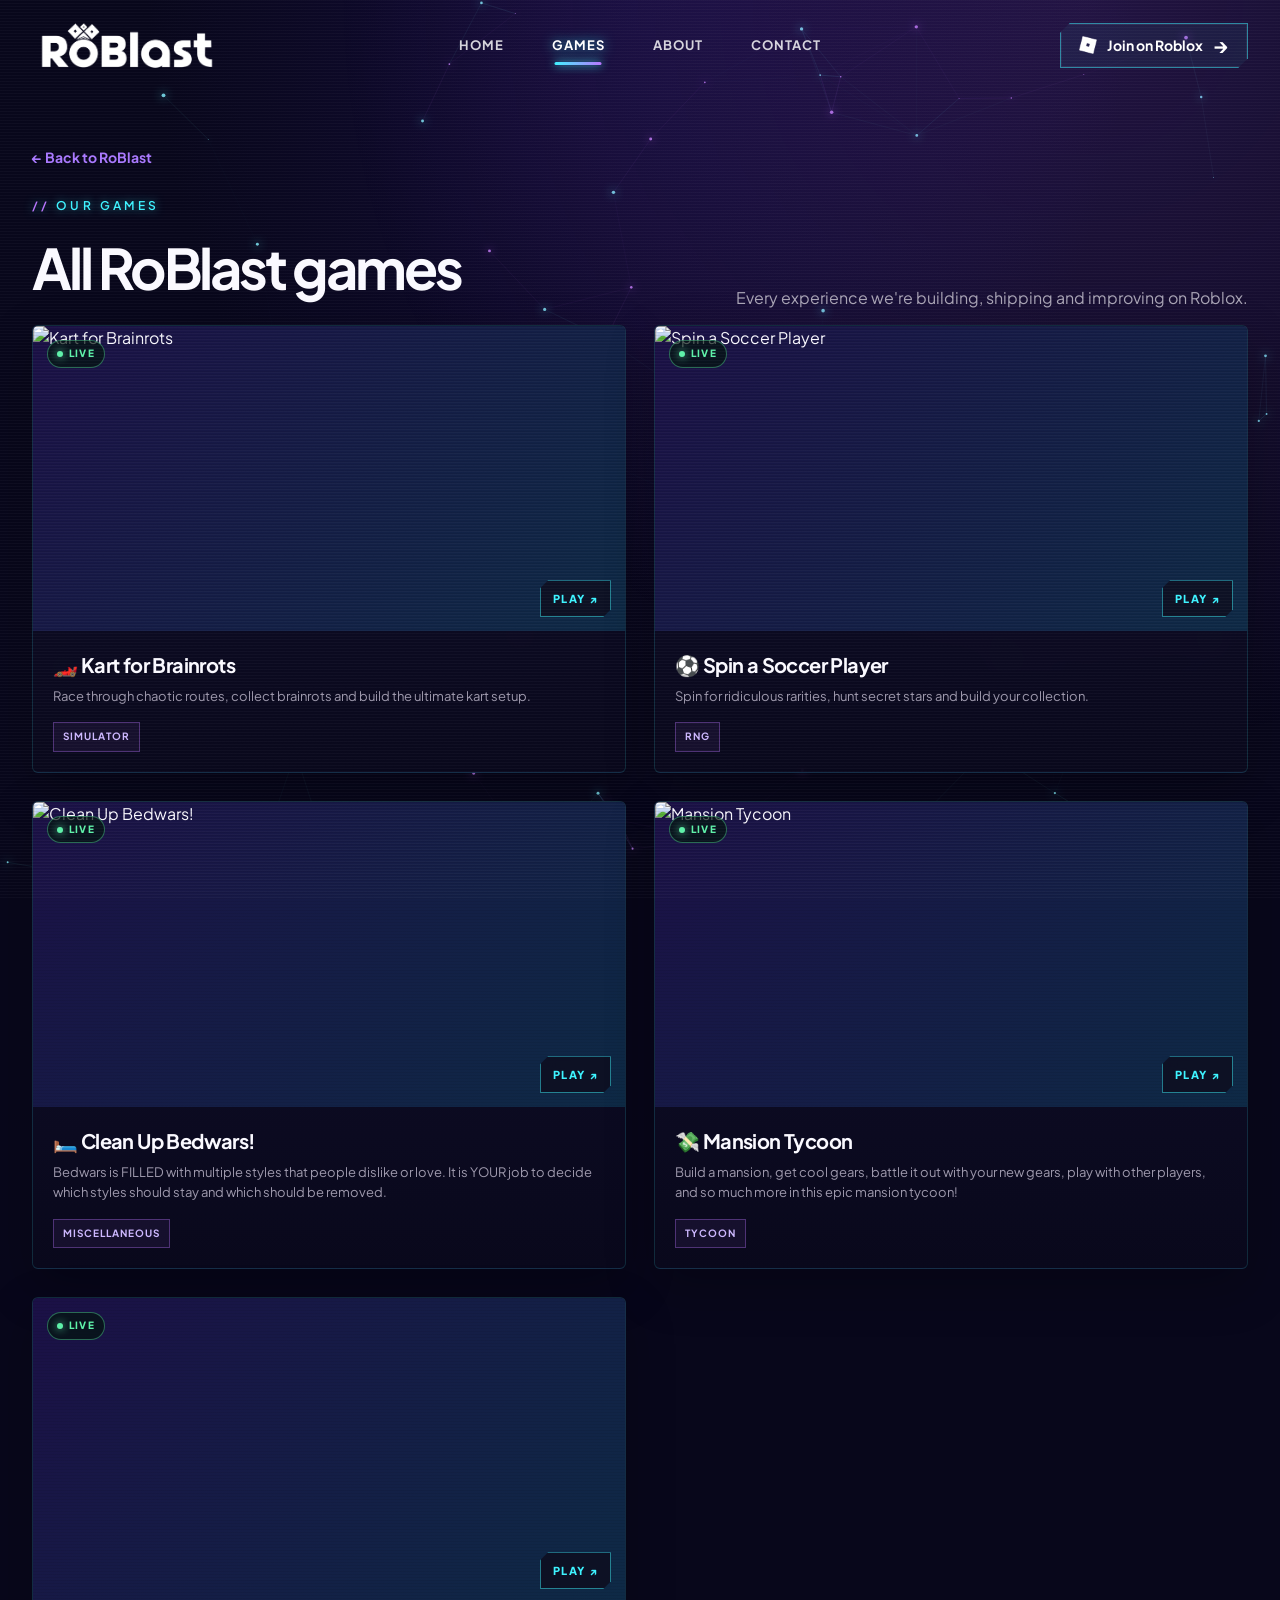
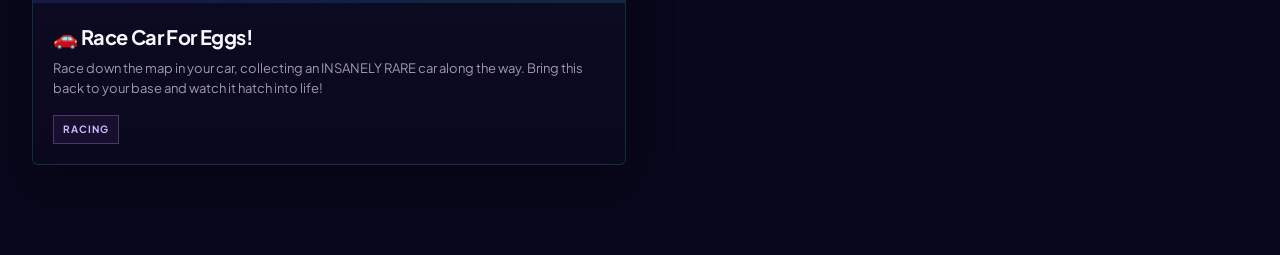
==== games.html @ 9a30c8ba "Remove cursor-following ring Co-Authored-By: Claude Opus 5.5 <noreply@anthropic.com> Claude-Session:" ====
<!doctype html>
<html lang="en">
<head>
  <meta charset="utf-8" />
  <meta name="viewport" content="width=device-width, initial-scale=1" />
  <meta name="theme-color" content="#08071b" />
  <title>RoBlast — Games</title>
  <link rel="preconnect" href="https://fonts.googleapis.com" />
  <link rel="preconnect" href="https://fonts.gstatic.com" crossorigin />
  <link href="https://fonts.googleapis.com/css2?family=Plus+Jakarta+Sans:wght@400;500;600;700;800&display=swap" rel="stylesheet" />
  <link rel="icon" href="roblast-favicon.png" type="image/png" />
  <link rel="stylesheet" href="styles.css" />
  <style>
    .catalogue-page{min-height:100vh;padding:145px 0 90px;position:relative;z-index:2;background:radial-gradient(circle at 85% 0%,rgba(154,80,244,.18),transparent 35%)}.catalogue-grid{display:grid;grid-template-columns:repeat(2,minmax(0,1fr));gap:28px}.catalogue-head{display:flex;justify-content:space-between;align-items:flex-end;gap:30px;margin-bottom:14px}.catalogue-head h1{margin:0;font-size:56px;letter-spacing:-.055em}.catalogue-head p{max-width:560px;margin:0;color:#aaa5b6}.back-link{display:inline-flex;gap:8px;color:#a978ff;font-weight:700;font-size:14px;margin-bottom:28px}.catalogue-grid .game-card{min-width:0}@media(max-width:800px){.catalogue-head h1{font-size:34px!important}.catalogue-grid{grid-template-columns:1fr}.catalogue-head{flex-direction:column;align-items:flex-start}.catalogue-head h1{font-size:44px}}
  </style>
</head>
<body>
  <canvas id="fx-canvas" aria-hidden="true"></canvas>
  <div class="scroll-progress" aria-hidden="true"><span></span></div>
  <div class="scanlines" aria-hidden="true"></div>
  <header class="site-header is-static">
    <div class="container nav-wrap">
      <a class="brand" href="index.html" aria-label="RoBlast home"><img class="brand-logo" src="roblast-logo.png" alt="RoBlast" /></a>
      <nav class="nav" aria-label="Primary navigation">
        <a class="nav-link" href="index.html">Home</a><a class="nav-link active" href="games.html">Games</a><a class="nav-link" href="index.html#about">About</a><a class="nav-link" href="index.html#contact">Contact</a>
      </nav>
      <a class="nav-roblox" href="https://www.roblox.com/communities/148897272/Boxed-Up-Games/" target="_blank" rel="noreferrer"><img class="roblox-mark" src="roblox-logo.png" alt="" /><span>Join on Roblox</span><span class="arrow">→</span></a>
    </div>
  </header>

  <main class="catalogue-page">
    <div class="container">
      <a class="back-link" href="index.html">← Back to RoBlast</a>
      <div class="catalogue-head">
        <div><div class="section-label" data-scramble>OUR GAMES</div><h1 class="glitch" data-text="All RoBlast games">All RoBlast games</h1></div>
        <p>Every experience we're building, shipping and improving on Roblox.</p>
      </div>
      <div class="catalogue-grid" id="catalogue-grid"></div>
    </div>
  </main>
  <script src="games-data.js?v=20261011-0100"></script>
  <script src="script.js?v=20261011-0100"></script>
  <script src="fx.js?v=20261011-0100"></script>
</body>
</html>
---- styles.css ----
:root{
  --bg:#08071b;
  --bg-2:#0e0a2a;
  --text:#faf9ff;
  --muted:#b6b2c9;
  --muted-2:#8c87a2;
  --line:rgba(255,255,255,.14);
  --purple:#8d4bff;
  --purple-2:#b975ff;
  --pink:#ff67bd;
  --cyan:#6e89ff;
  --live:#5ef1a9;
  --max:1320px;
}
*{box-sizing:border-box}
html{scroll-behavior:smooth}
body{margin:0;background:var(--bg);color:var(--text);font-family:"Plus Jakarta Sans",system-ui,sans-serif;line-height:1.55;overflow-x:hidden}
body::selection{background:rgba(155,81,255,.45);color:#fff}
a{color:inherit;text-decoration:none}
img{display:block;max-width:100%}
button{font:inherit}
.container{width:min(var(--max),calc(100% - 64px));margin:0 auto}
.noise{position:fixed;inset:0;pointer-events:none;z-index:50;opacity:.018;background-image:url("data:image/svg+xml,%3Csvg xmlns='http://www.w3.org/2000/svg' width='160' height='160' viewBox='0 0 160 160'%3E%3Cfilter id='n'%3E%3CfeTurbulence type='fractalNoise' baseFrequency='.85' numOctaves='3' stitchTiles='stitch'/%3E%3C/filter%3E%3Crect width='100%25' height='100%25' filter='url(%23n)' opacity='.9'/%3E%3C/svg%3E")}

.site-header{position:fixed;left:0;right:0;top:0;z-index:40;padding:18px 0;transition:background .24s,border .24s,backdrop-filter .24s}
.site-header.scrolled{background:rgba(7,6,19,.72);border-bottom:1px solid rgba(255,255,255,.1);backdrop-filter:blur(18px)}
.nav-wrap{display:grid;grid-template-columns:1fr auto 1fr;align-items:center;gap:24px}
.brand{justify-self:start}
.brand-logo{width:190px;height:auto}
.nav{display:flex;align-items:center;gap:48px;justify-content:center}
.nav-link{position:relative;font-size:15px;font-weight:700;color:rgba(255,255,255,.82);padding:11px 0}
.nav-link::after{content:"";position:absolute;left:50%;bottom:2px;width:0;height:3px;border-radius:10px;background:linear-gradient(90deg,var(--purple-2),#9a53ff);transform:translateX(-50%);transition:width .22s ease}
.nav-link:hover,.nav-link.active{color:#fff}
.nav-link.active::after{width:47px}
.nav-roblox{justify-self:end;display:inline-flex;align-items:center;gap:10px;border:1px solid rgba(255,255,255,.48);border-radius:11px;padding:11px 18px;font-size:14px;font-weight:700;color:#fff;box-shadow:inset 0 0 0 1px rgba(255,255,255,.06);transition:.2s ease}
.nav-roblox:hover{transform:translateY(-1px);border-color:#fff;box-shadow:0 10px 30px rgba(0,0,0,.18)}
.roblox-mark{width:18px;height:18px;object-fit:contain;flex:0 0 18px}
.arrow{font-size:20px;line-height:1}
.menu-toggle{display:none}

.hero{position:relative;min-height:720px;padding-top:95px;overflow:hidden;background:#0a0820}
.hero-background{position:absolute;inset:0;background-image:url('hero-visual.svg');background-size:cover;background-position:center top;transform:scale(1.02)}
.hero-background::after{content:"";position:absolute;inset:0;background:linear-gradient(90deg,rgba(6,6,25,.20) 0%,rgba(12,7,37,.02) 45%,rgba(255,91,202,.10) 100%)}
.hero-vignette{position:absolute;inset:0;background:linear-gradient(180deg,rgba(8,7,27,.04),rgba(8,7,27,0) 58%,rgba(8,7,27,.5) 100%);pointer-events:none}
.hero-inner{position:relative;z-index:4;display:grid;grid-template-columns:1.02fr .98fr;min-height:615px;align-items:start}
.hero-copy{padding-top:40px;max-width:620px}
.welcome{font-size:17px;font-weight:800;letter-spacing:.38em;color:#a978ff;margin-bottom:12px}
.hero-copy h1{margin:0;font-size:clamp(72px,6.8vw,104px);font-weight:800;letter-spacing:-.055em;line-height:.98;color:#fff}
.hero-copy h2{margin:13px 0 16px;font-size:clamp(38px,3.15vw,58px);font-weight:800;line-height:1.04;letter-spacing:-.045em;max-width:590px;color:#fbf9ff}
.hero-copy p{max-width:590px;margin:0;color:#f0edfa;font-size:17px;line-height:1.52;font-weight:500}
.hero-actions{display:flex;gap:17px;margin-top:27px;flex-wrap:wrap}
.hero-btn{display:inline-flex;align-items:center;gap:13px;min-height:56px;border-radius:12px;padding:0 22px;font-size:15px;font-weight:800;letter-spacing:-.01em;transition:transform .2s ease,box-shadow .2s ease,background .2s ease}
.hero-btn.primary{background:linear-gradient(135deg,#8c35ff,#8d4cff);color:#fff;box-shadow:0 16px 36px rgba(105,34,255,.28)}
.hero-btn.secondary{border:1px solid rgba(255,255,255,.72);background:rgba(17,11,46,.16);color:#fff;backdrop-filter:blur(8px)}
.hero-btn:hover{transform:translateY(-2px)}
.roblox-icon{width:20px;height:20px;object-fit:contain;flex:0 0 20px}
.people-icon{position:relative;width:21px;height:18px;display:inline-block}.people-icon i{position:absolute;border:1.8px solid #fff;border-radius:50%;width:7px;height:7px;top:0}.people-icon i:first-child{left:2px}.people-icon i:last-child{right:2px}.people-icon::after{content:"";position:absolute;left:0;right:0;bottom:0;height:9px;border:1.8px solid #fff;border-bottom:0;border-radius:10px 10px 0 0}
.hero-space{min-height:500px}
.hero-icon-wrap{position:absolute;z-index:3;right:4.5%;top:120px;width:650px;height:560px;display:grid;place-items:center;pointer-events:none}
.hero-icon-glow{position:absolute;width:500px;height:500px;border-radius:50%;background:radial-gradient(circle,rgba(186,111,255,.56) 0%,rgba(165,78,255,.24) 42%,transparent 72%);filter:blur(22px)}
.hero-logo-3d{position:relative;width:540px;height:540px;transform:perspective(1200px) rotateY(-8deg) rotateX(3deg) rotateZ(-2deg);animation:heroLogoFloat 7s ease-in-out infinite;filter:drop-shadow(0 34px 25px rgba(6,2,25,.58)) drop-shadow(0 0 34px rgba(187,115,255,.33))}
.hero-logo-depth,.hero-logo-face{position:absolute;inset:0;width:100%;height:100%;object-fit:contain}
.hero-logo-depth{filter:brightness(0) saturate(100%) invert(28%) sepia(94%) saturate(3344%) hue-rotate(251deg) brightness(92%) contrast(103%)}
.depth-1{transform:translate(34px,34px);opacity:.34}.depth-2{transform:translate(28px,28px);opacity:.42}.depth-3{transform:translate(22px,22px);opacity:.52}.depth-4{transform:translate(16px,16px);opacity:.64}.depth-5{transform:translate(10px,10px);opacity:.78}.depth-6{transform:translate(5px,5px);opacity:.9}
.hero-logo-face{filter:drop-shadow(0 2px 0 rgba(255,255,255,.22)) drop-shadow(0 0 5px rgba(255,255,255,.18))}
.hero-logo-highlight{position:absolute;inset:10% 8% 51% 11%;border-radius:42%;background:linear-gradient(125deg,rgba(255,255,255,.28),transparent 58%);transform:skewX(-10deg);mix-blend-mode:screen;opacity:.75}

@keyframes heroLogoFloat{0%,100%{transform:perspective(1200px) rotateY(-8deg) rotateX(3deg) rotateZ(-2deg) translate3d(0,0,0)}50%{transform:perspective(1200px) rotateY(-5deg) rotateX(4deg) rotateZ(-2deg) translate3d(0,-9px,0)}}
.stats-shell{position:relative;z-index:5;margin-top:-35px}
.stats-card{background:linear-gradient(180deg,rgba(10,9,32,.76),rgba(11,9,31,.92));border:1px solid rgba(138,78,255,.9);box-shadow:0 0 0 1px rgba(138,78,255,.08) inset,0 22px 70px rgba(3,2,14,.35);border-radius:18px;backdrop-filter:blur(18px);padding:16px 26px 13px}
.stats-heading{display:flex;justify-content:center;align-items:center;gap:13px;color:#63f1ad;font-size:17px;font-weight:700;margin-bottom:14px}.stats-line{display:block;width:41px;height:1px;background:rgba(214,194,255,.46)}.pulse{width:8px;height:8px;border-radius:50%;background:#59efaa;box-shadow:0 0 0 5px rgba(89,239,170,.08)}
.stat-grid{display:grid;grid-template-columns:repeat(4,1fr)}
.stat{min-height:88px;padding:8px 32px;text-align:center;border-right:1px solid rgba(148,117,219,.27)}.stat:last-child{border-right:0}
.stat-top{display:flex;align-items:center;justify-content:center;gap:15px}.stat-top svg{width:30px;height:30px;fill:none;stroke:#9f61ff;stroke-width:1.8;stroke-linecap:round;stroke-linejoin:round}.stat strong{font-size:36px;line-height:1.05;font-weight:800;letter-spacing:-.05em}.stat>span{display:block;margin-top:7px;font-size:15px;color:#cbc7d9;font-weight:600}.stats-status{display:none;margin-top:8px;text-align:center;color:#8d88a3;font-size:11px}

.games-section{position:relative;background:radial-gradient(circle at 82% -10%,rgba(145,72,255,.12),transparent 27%),#09081b;padding:55px 0 90px;min-height:420px}.section-top{display:flex;justify-content:space-between;align-items:flex-end;gap:30px}.section-label{font-size:14px;font-weight:800;letter-spacing:.17em;color:#a776ff;text-transform:uppercase;margin-bottom:9px}.section-top h2{margin:0;font-size:34px;letter-spacing:-.045em;font-weight:800}.section-subtitle{margin:7px 0 24px;color:#aca8bb;font-size:15px;font-weight:600}.view-all{font-size:15px;font-weight:700;color:#a976ff;display:inline-flex;align-items:center;gap:12px}.view-all span{font-size:22px}.games-grid{display:grid;grid-template-columns:repeat(2,minmax(0,1fr));gap:28px}.game-card{overflow:hidden;border-radius:15px;background:#111026;border:1px solid rgba(255,255,255,.08);box-shadow:0 18px 50px rgba(0,0,0,.24)}.game-art{position:relative;display:block;aspect-ratio:16/8.25;overflow:hidden;background:#18152c}.game-art img{width:100%;height:100%;object-fit:cover;transition:transform .5s ease,filter .5s ease}.game-card:hover .game-art img{transform:scale(1.035);filter:saturate(1.08)}.game-badge{position:absolute;top:14px;left:14px;padding:5px 9px;border-radius:999px;background:rgba(15,16,29,.72);border:1px solid rgba(255,255,255,.18);font-size:10px;font-weight:800;letter-spacing:.12em}.game-play{position:absolute;right:14px;bottom:14px;padding:9px 12px;border-radius:10px;background:rgba(14,11,27,.76);border:1px solid rgba(255,255,255,.2);font-size:11px;font-weight:800;backdrop-filter:blur(8px)}.game-info{padding:18px 20px 20px}.game-info h3{margin:0 0 6px;font-size:20px;letter-spacing:-.03em}.game-info p{margin:0;color:#9e99ad;font-size:13px;line-height:1.55}.game-meta{display:flex;gap:7px;flex-wrap:wrap;margin-top:16px}.game-meta span{padding:6px 9px;border-radius:999px;border:1px solid rgba(255,255,255,.08);background:rgba(255,255,255,.025);font-size:10px;font-weight:700;color:#bbb7c7}

.about-section{padding:110px 0;background:#0b0a1e}.about-grid{display:grid;grid-template-columns:1fr 1fr;gap:95px;align-items:center}.about-grid h2{font-size:48px;line-height:1.08;letter-spacing:-.05em;margin:0;max-width:610px}.about-copy{color:#b4afc0;font-size:17px;line-height:1.8}.about-copy p{margin:0 0 20px}.contact-section{padding:90px 0;background:#0a091a}.contact-card{padding:42px 48px;border:1px solid rgba(157,97,255,.33);border-radius:22px;background:linear-gradient(130deg,rgba(129,67,255,.10),rgba(255,100,187,.06));display:flex;justify-content:space-between;align-items:center;gap:30px}.contact-card h2{margin:0 0 9px;font-size:40px;letter-spacing:-.04em}.contact-card p{margin:0;color:#aaa5b6}
.site-footer{padding:34px 0 26px;background:#060612;border-top:1px solid rgba(255,255,255,.07)}.footer-row{display:flex;align-items:center;justify-content:space-between;gap:25px;padding-bottom:22px;border-bottom:1px solid rgba(255,255,255,.07)}.footer-logo{width:145px}.footer-links{display:flex;gap:24px;color:#aaa5b6;font-size:13px;font-weight:600}.footer-links a:hover{color:#fff}.footer-bottom{display:flex;justify-content:space-between;gap:20px;color:#716c7f;font-size:11px;padding-top:18px}

@media (max-width:1050px){.container{width:min(var(--max),calc(100% - 44px))}.nav{gap:28px}.brand-logo{width:175px}.hero-icon-wrap{right:-4%;width:520px}.hero-logo-3d{width:500px;height:500px}.hero-copy h1{font-size:78px}.hero-copy h2{font-size:46px}.stat{padding-inline:18px}.stat strong{font-size:31px}}
@media (max-width:820px){.nav-wrap{grid-template-columns:1fr auto}.nav{position:absolute;left:22px;right:22px;top:74px;display:none;flex-direction:column;align-items:flex-start;gap:2px;padding:16px;background:rgba(10,8,24,.96);border:1px solid rgba(255,255,255,.1);border-radius:16px;backdrop-filter:blur(18px)}.nav.open{display:flex}.nav-link{width:100%;padding:12px 10px}.nav-link.active::after{left:10px;transform:none}.nav-roblox{display:none}.menu-toggle{display:flex;justify-content:center;flex-direction:column;justify-self:end;width:44px;height:44px;border:1px solid rgba(255,255,255,.14);border-radius:12px;background:rgba(10,8,24,.55);color:#fff;padding:0}.menu-toggle span{display:block;width:17px;height:2px;background:#fff;margin:2px auto;border-radius:99px}.hero{padding-top:105px;min-height:760px}.hero-inner{grid-template-columns:1fr;min-height:630px}.hero-copy{padding-top:20px}.hero-space{display:none}.hero-icon-wrap{right:-8%;top:245px;width:440px;height:390px;opacity:.56}.hero-logo-3d{width:400px;height:400px}.hero-copy h1{font-size:74px}.hero-copy h2{font-size:40px}.hero-copy p{max-width:500px}.stats-shell{margin-top:-20px}.stats-card{padding-inline:10px}.stat{padding:8px 10px}.stat strong{font-size:27px}.stat-top svg{width:26px}.about-grid{grid-template-columns:1fr;gap:30px}.contact-card{flex-direction:column;align-items:flex-start}.games-grid{grid-template-columns:1fr}}
@media (max-width:600px){.container{width:min(var(--max),calc(100% - 28px))}.brand-logo{width:150px}.hero{min-height:830px}.welcome{font-size:13px;letter-spacing:.31em}.hero-copy h1{font-size:60px}.hero-copy h2{font-size:33px}.hero-copy p{font-size:15px}.desktop-only{display:none}.hero-actions{gap:10px}.hero-btn{min-height:50px;padding:0 16px;font-size:13px}.hero-icon-wrap{right:-23%;top:292px;opacity:.44}.hero-logo-3d{width:350px;height:350px}.stats-shell{margin-top:-44px}.stats-card{padding:14px 8px 9px}.stats-heading{font-size:13px}.stat-grid{grid-template-columns:repeat(2,1fr)}.stat{min-height:86px;padding:12px 8px}.stat:nth-child(2){border-right:0}.stat:nth-child(3),.stat:nth-child(4){border-top:1px solid rgba(148,117,219,.27)}.stat strong{font-size:26px}.stat-top{gap:8px}.stat-top svg{width:23px}.stat>span{font-size:11px}.stats-status{display:block}.section-top{align-items:flex-start;flex-direction:column}.games-section{padding-top:50px}.section-top h2{font-size:28px}.view-all{margin-top:-4px}.about-grid h2{font-size:36px}.contact-card{padding:30px 24px}.contact-card h2{font-size:32px}.footer-row,.footer-bottom{flex-direction:column;align-items:flex-start}.footer-links{flex-wrap:wrap}}


/* ---------------------------------------------------------------
   RoBlast owned brands marquee
   Add logo images to /logos and regenerate logos/manifest.json.
---------------------------------------------------------------- */
.brand-marquee {
  --logo-opacity: .68;
  --marquee-speed: 34s;
  position: relative;
  width: 100%;
  overflow: hidden;
  padding: 25px 0;
  background: radial-gradient(ellipse at 50% 50%, rgba(126,72,255,.055), transparent 68%);
  isolation: isolate;
  -webkit-mask-image: linear-gradient(90deg, transparent, #000 9%, #000 91%, transparent);
  mask-image: linear-gradient(90deg, transparent, #000 9%, #000 91%, transparent);
}
.brand-marquee[hidden] { display: none; }
.brand-marquee__track {
  display: flex;
  width: max-content;
  animation: roblast-marquee-scroll var(--marquee-speed) linear infinite;
  will-change: transform;
}
.brand-marquee__group {
  display: flex;
  flex: 0 0 auto;
  align-items: center;
  gap: clamp(48px, 6vw, 94px);
  padding-right: clamp(48px, 6vw, 94px);
}
.brand-marquee__item {
  display: flex;
  flex: 0 0 auto;
  align-items: center;
  justify-content: center;
  min-width: 90px;
}
.brand-marquee__item img {
  display: block;
  width: 150px;
  height: 58px;
  max-width: 150px;
  object-fit: contain;
  filter: none; /* Preserve each logo's original colours */
  opacity: var(--logo-opacity);
  transition: opacity .22s ease, transform .22s ease;
}
.brand-marquee__item:hover img { opacity: 1; transform: translateY(-2px); }
@keyframes roblast-marquee-scroll {
  from { transform: translateX(0); }
  to { transform: translateX(-50%); }
}
@media (hover: hover) {
  .brand-marquee:hover .brand-marquee__track { animation-play-state: paused; }
}
@media (prefers-reduced-motion: reduce) {
  .brand-marquee__track { animation: none; }
}
@media (max-width: 600px) {
  .brand-marquee { padding: 19px 0; --marquee-speed: 27s; --logo-opacity: .74; }
  .brand-marquee__group { gap: 38px; padding-right: 38px; }
  .brand-marquee__item img { width: 112px; height: 42px; max-width: 112px; }
}


/* ===============================================================
   FUTURE LAYER
   Neon HUD / holographic upgrade. Everything below overrides the
   base theme above; the effects are driven by fx.js.
================================================================ */
:root{
  --neon:#3ef3ff;
  --neon-2:#b975ff;
  --neon-3:#ff4fd8;
  --hud:rgba(62,243,255,.75);
  --font-display:"Plus Jakarta Sans",system-ui,sans-serif;
  --font-head:"Plus Jakarta Sans",system-ui,sans-serif;
  --font-mono:"Plus Jakarta Sans",system-ui,sans-serif;
}
body{background:radial-gradient(ellipse at 50% -10%,#140c3a 0%,#08071b 55%) fixed,#08071b}
body::selection{background:rgba(62,243,255,.35)}
h2,h3{font-family:var(--font-head)}

/* --- Global FX layers ------------------------------------------ */
#fx-canvas{position:fixed;inset:0;width:100%;height:100%;z-index:1;pointer-events:none;mix-blend-mode:screen;opacity:.9}
main>section>.container{position:relative;z-index:2}
.site-footer{position:relative;z-index:2}
.scanlines{position:fixed;inset:0;pointer-events:none;z-index:49;opacity:.05;background:repeating-linear-gradient(180deg,rgba(255,255,255,.6) 0 1px,transparent 1px 3px)}
.scroll-progress{position:fixed;top:0;left:0;right:0;height:2px;z-index:60;pointer-events:none}
.scroll-progress span{display:block;height:100%;width:100%;transform-origin:0 50%;transform:scaleX(var(--progress,0));background:linear-gradient(90deg,var(--neon),var(--neon-2),var(--neon-3));box-shadow:0 0 12px var(--neon),0 0 24px rgba(185,117,255,.6)}

/* --- Boot sequence (pure CSS so it can never get stuck) -------- */
.boot{position:fixed;inset:0;z-index:100;display:grid;place-items:center;background:#05040f;animation:bootOut .55s cubic-bezier(.7,0,.3,1) 1.45s forwards}
.boot.skip{display:none}
.boot-inner{display:grid;justify-items:center;gap:16px;font-family:var(--font-mono);color:var(--neon)}
.boot-logo{width:84px;height:84px;object-fit:contain;filter:drop-shadow(0 0 18px rgba(185,117,255,.8));animation:bootPulse 1s ease-in-out infinite alternate}
.boot-text{font-family:var(--font-display);font-size:13px;letter-spacing:.32em;text-shadow:0 0 10px var(--neon)}
.boot-bar{width:240px;height:3px;background:rgba(62,243,255,.12);overflow:hidden;border-radius:3px}
.boot-bar span{display:block;height:100%;width:100%;transform-origin:0 50%;background:linear-gradient(90deg,var(--neon),var(--neon-3));box-shadow:0 0 10px var(--neon);animation:bootLoad 1.3s cubic-bezier(.5,0,.2,1) forwards}
.boot-log{font-size:11px;color:rgba(62,243,255,.55);letter-spacing:.06em}
@keyframes bootLoad{from{transform:scaleX(0)}to{transform:scaleX(1)}}
@keyframes bootPulse{to{transform:scale(1.06);filter:drop-shadow(0 0 30px rgba(62,243,255,.9))}}
@keyframes bootOut{0%{clip-path:inset(0 0 0 0);opacity:1}99%{clip-path:inset(50% 0 50% 0);opacity:.6}100%{clip-path:inset(50% 0 50% 0);opacity:0;visibility:hidden}}

/* --- Header ---------------------------------------------------- */
.site-header.scrolled{background:rgba(6,5,18,.66);border-bottom:1px solid rgba(62,243,255,.16);box-shadow:0 1px 0 rgba(185,117,255,.15),0 10px 40px rgba(0,0,0,.35)}
.nav-link{font-family:var(--font-mono);font-size:13px;letter-spacing:.08em;text-transform:uppercase}
.nav-link.active,.nav-link:hover{text-shadow:0 0 12px rgba(62,243,255,.7)}
.nav-link::after{background:linear-gradient(90deg,var(--neon),var(--neon-2));box-shadow:0 0 10px var(--neon)}
.nav-link:hover::after{width:47px}
.nav-roblox{border-color:rgba(62,243,255,.5);background:rgba(62,243,255,.05);clip-path:polygon(10px 0,100% 0,100% calc(100% - 10px),calc(100% - 10px) 100%,0 100%,0 10px);border-radius:0}
.nav-roblox:hover{border-color:var(--neon);box-shadow:0 0 22px rgba(62,243,255,.35),inset 0 0 14px rgba(62,243,255,.15)}

/* --- Hero ------------------------------------------------------ */
.hero{background:#07051a}
.hero-background{opacity:.9;animation:heroHue 18s ease-in-out infinite alternate}
@keyframes heroHue{to{filter:hue-rotate(-28deg) saturate(1.15)}}
.hero-grid{position:absolute;left:-20%;right:-20%;bottom:0;height:46%;z-index:2;perspective:420px;pointer-events:none;-webkit-mask-image:linear-gradient(180deg,transparent,#000 45%);mask-image:linear-gradient(180deg,transparent,#000 45%)}
.hero-grid-plane{position:absolute;inset:-100% 0 0;transform:rotateX(72deg);transform-origin:50% 100%;background-image:linear-gradient(rgba(62,243,255,.55) 1px,transparent 1px),linear-gradient(90deg,rgba(185,117,255,.55) 1px,transparent 1px);background-size:64px 64px;animation:gridRun 2.4s linear infinite;filter:drop-shadow(0 0 4px rgba(62,243,255,.7))}
@keyframes gridRun{to{background-position:0 64px,0 0}}
.hero-sweep{position:absolute;left:0;right:0;top:0;height:160px;z-index:3;pointer-events:none;background:linear-gradient(180deg,transparent,rgba(62,243,255,.07) 70%,rgba(62,243,255,.35) 99%,transparent);mix-blend-mode:screen;animation:sweep 7s linear infinite}
@keyframes sweep{from{transform:translateY(-170px)}to{transform:translateY(900px)}}
.hero-hud{position:absolute;inset:92px 24px auto;z-index:4;display:flex;justify-content:space-between;font-family:var(--font-mono);font-size:10px;letter-spacing:.18em;color:rgba(62,243,255,.6);pointer-events:none}
.hero-hud b{color:var(--neon);font-weight:600}
.hud-chip{display:inline-flex;align-items:center;gap:9px;margin-bottom:16px;padding:6px 12px;font-family:var(--font-mono);font-size:11px;letter-spacing:.16em;color:var(--neon);border:1px solid rgba(62,243,255,.35);background:rgba(62,243,255,.06);clip-path:polygon(8px 0,100% 0,100% calc(100% - 8px),calc(100% - 8px) 100%,0 100%,0 8px);backdrop-filter:blur(6px)}
.hud-dot{width:7px;height:7px;border-radius:50%;background:var(--live);box-shadow:0 0 8px var(--live);animation:blink 1.4s steps(2) infinite}
@keyframes blink{50%{opacity:.25}}
.welcome{font-family:var(--font-mono);font-weight:600;color:var(--neon-2);text-shadow:0 0 14px rgba(185,117,255,.6)}
.hero-copy h1{font-family:var(--font-display);font-weight:800;letter-spacing:-.055em;font-size:clamp(72px,6.8vw,104px);background:linear-gradient(100deg,#fff 0%,#e9dcff 35%,var(--neon) 55%,#fff 70%,#f7c8ff 100%);background-size:250% 100%;-webkit-background-clip:text;background-clip:text;color:transparent;animation:chrome 6s linear infinite;filter:drop-shadow(0 0 22px rgba(185,117,255,.55))}
@keyframes chrome{to{background-position:-250% 0}}
.hero-copy h2{font-family:var(--font-head);letter-spacing:-.045em}

/* Glitch title */
.glitch{position:relative}
.glitch::before,.glitch::after{content:attr(data-text);position:absolute;inset:0;pointer-events:none;-webkit-background-clip:text;background-clip:text;opacity:0}
.glitch::before{color:var(--neon);-webkit-text-fill-color:var(--neon);animation:glitchA 4.5s infinite steps(1)}
.glitch::after{color:var(--neon-3);-webkit-text-fill-color:var(--neon-3);animation:glitchB 4.5s infinite steps(1)}
@keyframes glitchA{0%,88%,100%{opacity:0;transform:none;clip-path:none}89%{opacity:.85;transform:translate(-4px,1px);clip-path:inset(10% 0 62% 0)}91%{opacity:.85;transform:translate(3px,-1px);clip-path:inset(55% 0 20% 0)}93%{opacity:.85;transform:translate(-2px,0);clip-path:inset(30% 0 45% 0)}95%{opacity:0}}
@keyframes glitchB{0%,88%,100%{opacity:0;transform:none;clip-path:none}90%{opacity:.85;transform:translate(4px,-1px);clip-path:inset(65% 0 8% 0)}92%{opacity:.85;transform:translate(-3px,2px);clip-path:inset(5% 0 70% 0)}94%{opacity:.85;transform:translate(2px,0);clip-path:inset(40% 0 35% 0)}96%{opacity:0}}

/* Buttons */
.hero-btn{position:relative;overflow:hidden;border-radius:0;clip-path:polygon(12px 0,100% 0,100% calc(100% - 12px),calc(100% - 12px) 100%,0 100%,0 12px);font-family:var(--font-head);letter-spacing:.02em}
.hero-btn::after{content:"";position:absolute;inset:0;background:linear-gradient(110deg,transparent 30%,rgba(255,255,255,.35) 50%,transparent 70%);transform:translateX(-120%);transition:transform .6s ease}
.hero-btn:hover::after{transform:translateX(120%)}
.hero-btn.primary{background:linear-gradient(135deg,#7a2cff,#b44dff 55%,#ff4fd8);box-shadow:0 0 0 1px rgba(255,255,255,.12) inset,0 14px 40px rgba(140,53,255,.45)}
.hero-btn.primary:hover{box-shadow:0 0 0 1px rgba(255,255,255,.25) inset,0 0 36px rgba(185,117,255,.75)}
.hero-btn.secondary{border:1px solid rgba(62,243,255,.6);background:rgba(62,243,255,.06)}
.hero-btn.secondary:hover{box-shadow:0 0 28px rgba(62,243,255,.35),inset 0 0 18px rgba(62,243,255,.15)}

/* Holographic rings around the logo */
.holo-rings{position:absolute;inset:0;display:grid;place-items:center;transform:rotateX(68deg) rotateZ(-8deg);transform-style:preserve-3d}
.holo-ring{position:absolute;border-radius:50%;border:1px solid rgba(62,243,255,.55);box-shadow:0 0 18px rgba(62,243,255,.35),inset 0 0 18px rgba(62,243,255,.2)}
.holo-ring i{position:absolute;top:-5px;left:50%;width:10px;height:10px;margin-left:-5px;border-radius:50%;background:#fff;box-shadow:0 0 12px var(--neon),0 0 26px var(--neon)}
.ring-1{width:600px;height:600px;border-style:dashed;animation:spin 26s linear infinite}
.ring-2{width:500px;height:500px;border-color:rgba(255,79,216,.5);box-shadow:0 0 18px rgba(255,79,216,.35);animation:spin 16s linear infinite reverse}
.ring-2 i{background:#ffd6f6;box-shadow:0 0 12px var(--neon-3),0 0 26px var(--neon-3)}
.ring-3{width:700px;height:700px;border-color:rgba(185,117,255,.25);border-width:2px;animation:spin 40s linear infinite}
@keyframes spin{to{transform:rotate(360deg)}}
.hero-logo-3d{transition:transform .2s ease-out}
.hero-icon-wrap{transform:translate3d(var(--px,0),var(--py,0),0);transition:transform .25s ease-out}

/* --- HUD frames ------------------------------------------------ */
.hud-frame{position:relative}
.hud-c{position:absolute;width:18px;height:18px;border:2px solid var(--neon);pointer-events:none;filter:drop-shadow(0 0 6px var(--neon));z-index:3}
.hud-c.tl{top:-1px;left:-1px;border-right:0;border-bottom:0}
.hud-c.tr{top:-1px;right:-1px;border-left:0;border-bottom:0}
.hud-c.bl{bottom:-1px;left:-1px;border-right:0;border-top:0}
.hud-c.br{bottom:-1px;right:-1px;border-left:0;border-top:0}

/* --- Stats ----------------------------------------------------- */
.stats-card{overflow:hidden;border-radius:4px;border-color:rgba(62,243,255,.35);background:linear-gradient(180deg,rgba(8,10,34,.72),rgba(9,7,28,.9));box-shadow:0 0 0 1px rgba(62,243,255,.05) inset,0 0 40px rgba(62,243,255,.08),0 22px 70px rgba(3,2,14,.45)}
.stats-card::before{content:"";position:absolute;top:0;bottom:0;width:30%;left:-30%;background:linear-gradient(90deg,transparent,rgba(62,243,255,.09),transparent);animation:statSweep 5s ease-in-out infinite;pointer-events:none}
@keyframes statSweep{to{left:130%}}
.stats-heading{font-family:var(--font-mono);font-size:13px;letter-spacing:.24em;text-transform:uppercase}
.stats-line{background:linear-gradient(90deg,transparent,var(--neon))}
.stats-line:last-child{background:linear-gradient(90deg,var(--neon),transparent)}
.pulse{animation:pulseRing 1.8s ease-out infinite}
@keyframes pulseRing{0%{box-shadow:0 0 0 0 rgba(89,239,170,.6)}100%{box-shadow:0 0 0 12px rgba(89,239,170,0)}}
.stat{border-right-color:rgba(62,243,255,.14)}
.stat strong{font-family:var(--font-display);font-weight:800;letter-spacing:-.05em;font-size:36px;color:#fff;text-shadow:0 0 18px rgba(62,243,255,.55)}
.stat strong.flash{animation:statFlash .7s ease-out}
@keyframes statFlash{0%{color:var(--neon);text-shadow:0 0 30px var(--neon)}100%{color:#fff}}
.stat-top svg{stroke:var(--neon);filter:drop-shadow(0 0 6px rgba(62,243,255,.7))}
.stat>span{font-family:var(--font-mono);font-size:11px;letter-spacing:.14em;text-transform:uppercase;color:#a9b6d6}
.stats-status{font-family:var(--font-mono);letter-spacing:.06em}

/* --- Ticker ---------------------------------------------------- */
.ticker{position:relative;z-index:2;overflow:hidden;border-block:1px solid rgba(62,243,255,.18);background:linear-gradient(90deg,rgba(62,243,255,.04),rgba(185,117,255,.06),rgba(255,79,216,.04));padding:11px 0}
.ticker-track{display:flex;gap:28px;width:max-content;animation:roblast-marquee-scroll 40s linear infinite;font-family:var(--font-mono);font-size:12px;letter-spacing:.24em;color:rgba(214,240,255,.75);white-space:nowrap}
.ticker-track span:nth-child(even){color:var(--neon);text-shadow:0 0 8px var(--neon)}
.brand-marquee{position:relative;z-index:2}

/* --- Sections -------------------------------------------------- */
.games-section,.about-section,.contact-section{background:transparent}
.games-section{background:radial-gradient(circle at 82% -10%,rgba(145,72,255,.14),transparent 30%)}
.about-section{background:linear-gradient(180deg,transparent,rgba(62,243,255,.025),transparent)}
.section-label{font-family:var(--font-mono);font-weight:600;font-size:12px;letter-spacing:.28em;color:var(--neon);text-shadow:0 0 10px rgba(62,243,255,.6)}
.section-label::before{content:"// ";color:var(--neon-2)}
.section-top h2,.about-grid h2,.contact-card h2{font-family:var(--font-head)}
.view-all{font-family:var(--font-mono);font-size:13px;letter-spacing:.08em;color:var(--neon)}
.view-all:hover{text-shadow:0 0 12px var(--neon)}

/* Game cards: 3D tilt + holo sheen */
.games-grid,.catalogue-grid{perspective:1200px}
.game-card{position:relative;border-radius:6px;background:linear-gradient(180deg,rgba(18,16,46,.88),rgba(10,9,28,.92));border:1px solid rgba(62,243,255,.14);transform:rotateX(var(--rx,0)) rotateY(var(--ry,0));transform-style:preserve-3d;transition:transform .25s ease-out,box-shadow .3s,border-color .3s;backdrop-filter:blur(10px)}
.game-card::after{content:"";position:absolute;inset:0;pointer-events:none;border-radius:inherit;background:radial-gradient(420px circle at var(--mx,50%) var(--my,50%),rgba(62,243,255,.16),rgba(255,79,216,.08) 35%,transparent 60%);opacity:0;transition:opacity .3s;mix-blend-mode:screen}
.game-card:hover{border-color:rgba(62,243,255,.55);box-shadow:0 0 0 1px rgba(62,243,255,.15),0 0 40px rgba(62,243,255,.18),0 30px 60px rgba(0,0,0,.45)}
.game-card:hover::after{opacity:1}
.game-art::after{content:"";position:absolute;inset:0;background:repeating-linear-gradient(180deg,rgba(0,0,0,.18) 0 1px,transparent 1px 3px);opacity:.35;pointer-events:none}
.game-art img[src=""]{opacity:0}
.game-art{background:linear-gradient(135deg,#1b1046,#0e2a46)}
.game-badge{z-index:2;display:inline-flex;align-items:center;gap:6px;font-family:var(--font-mono);color:var(--live);border-color:rgba(94,241,169,.4);background:rgba(4,20,14,.7)}
.game-badge::before{content:"";width:6px;height:6px;border-radius:50%;background:var(--live);box-shadow:0 0 8px var(--live);animation:blink 1.4s steps(2) infinite}
.game-play{z-index:2;font-family:var(--font-mono);letter-spacing:.12em;border-radius:0;border-color:rgba(62,243,255,.5);color:var(--neon);clip-path:polygon(8px 0,100% 0,100% calc(100% - 8px),calc(100% - 8px) 100%,0 100%,0 8px);transition:background .25s,color .25s,box-shadow .25s}
.game-card:hover .game-play{background:var(--neon);color:#05040f;box-shadow:0 0 22px var(--neon)}
.game-info{transform:translateZ(30px)}
.game-info h3{font-family:var(--font-head)}
.game-meta span{font-family:var(--font-mono);letter-spacing:.1em;text-transform:uppercase;border-radius:0;border-color:rgba(185,117,255,.35);color:#cdb8ff;background:rgba(185,117,255,.07)}

/* About modules */
.modules{display:grid;grid-template-columns:repeat(3,1fr);gap:12px;margin-top:28px}
.module{display:grid;gap:4px;padding:14px;border:1px solid rgba(62,243,255,.18);background:linear-gradient(160deg,rgba(62,243,255,.06),rgba(185,117,255,.04));clip-path:polygon(0 0,calc(100% - 14px) 0,100% 14px,100% 100%,0 100%);transition:border-color .25s,box-shadow .25s,transform .25s}
.module:hover{border-color:var(--neon);box-shadow:inset 0 0 24px rgba(62,243,255,.12);transform:translateY(-3px)}
.module-id{font-family:var(--font-mono);font-size:10px;letter-spacing:.2em;color:var(--neon)}
.module strong{font-family:var(--font-head);font-size:15px;color:#fff;line-height:1.3}
.module span:last-child{font-size:12px;line-height:1.5;color:#9c98b0}

/* Contact: animated neon border */
.contact-card{overflow:hidden;border-radius:4px;border:1px solid transparent;background:linear-gradient(#0b0a20,#0b0a20) padding-box,conic-gradient(from var(--angle,0deg),var(--neon),var(--neon-2),var(--neon-3),transparent 60%,var(--neon)) border-box;animation:borderSpin 6s linear infinite;box-shadow:0 0 50px rgba(185,117,255,.12)}
@property --angle{syntax:"<angle>";initial-value:0deg;inherits:false}
@keyframes borderSpin{to{--angle:360deg}}

/* Footer */
.site-footer{background:rgba(4,4,12,.9);border-top:1px solid rgba(62,243,255,.15)}
.footer-links,.footer-bottom{font-family:var(--font-mono);letter-spacing:.06em}
.footer-links a:hover{color:var(--neon);text-shadow:0 0 10px var(--neon)}

/* Reveal: digital materialise */
.reveal{opacity:0;transform:translateY(24px);filter:blur(6px);transition:opacity .7s ease,transform .7s cubic-bezier(.2,.8,.2,1),filter .7s ease}
.reveal.in-view{opacity:1;transform:none;filter:none}
.game-card.reveal.in-view{transform:rotateX(var(--rx,0)) rotateY(var(--ry,0));transition:opacity .7s ease,filter .7s ease,transform .25s ease-out,box-shadow .3s,border-color .3s}

/* --- Responsive ------------------------------------------------ */
@media (max-width:1050px){.ring-1{width:520px;height:520px}.ring-2{width:430px;height:430px}.ring-3{width:600px;height:600px}}
@media (max-width:820px){.hero-hud{display:none}.ring-1{width:420px;height:420px}.ring-2{width:350px;height:350px}.ring-3{width:490px;height:490px}.modules{grid-template-columns:1fr}.nav-link{font-size:14px}}
@media (max-width:600px){.hero-copy h1{font-size:60px}.hud-chip{font-size:9px;letter-spacing:.12em}.ring-3{display:none}.stat strong{font-size:26px}.hero-grid{height:34%}.ticker-track{font-size:10px}}

@media (prefers-reduced-motion:reduce){
  .boot{display:none}
  *,*::before,*::after{animation-duration:.001ms!important;animation-iteration-count:1!important;transition-duration:.001ms!important}
  .reveal{opacity:1;transform:none;filter:none}
}
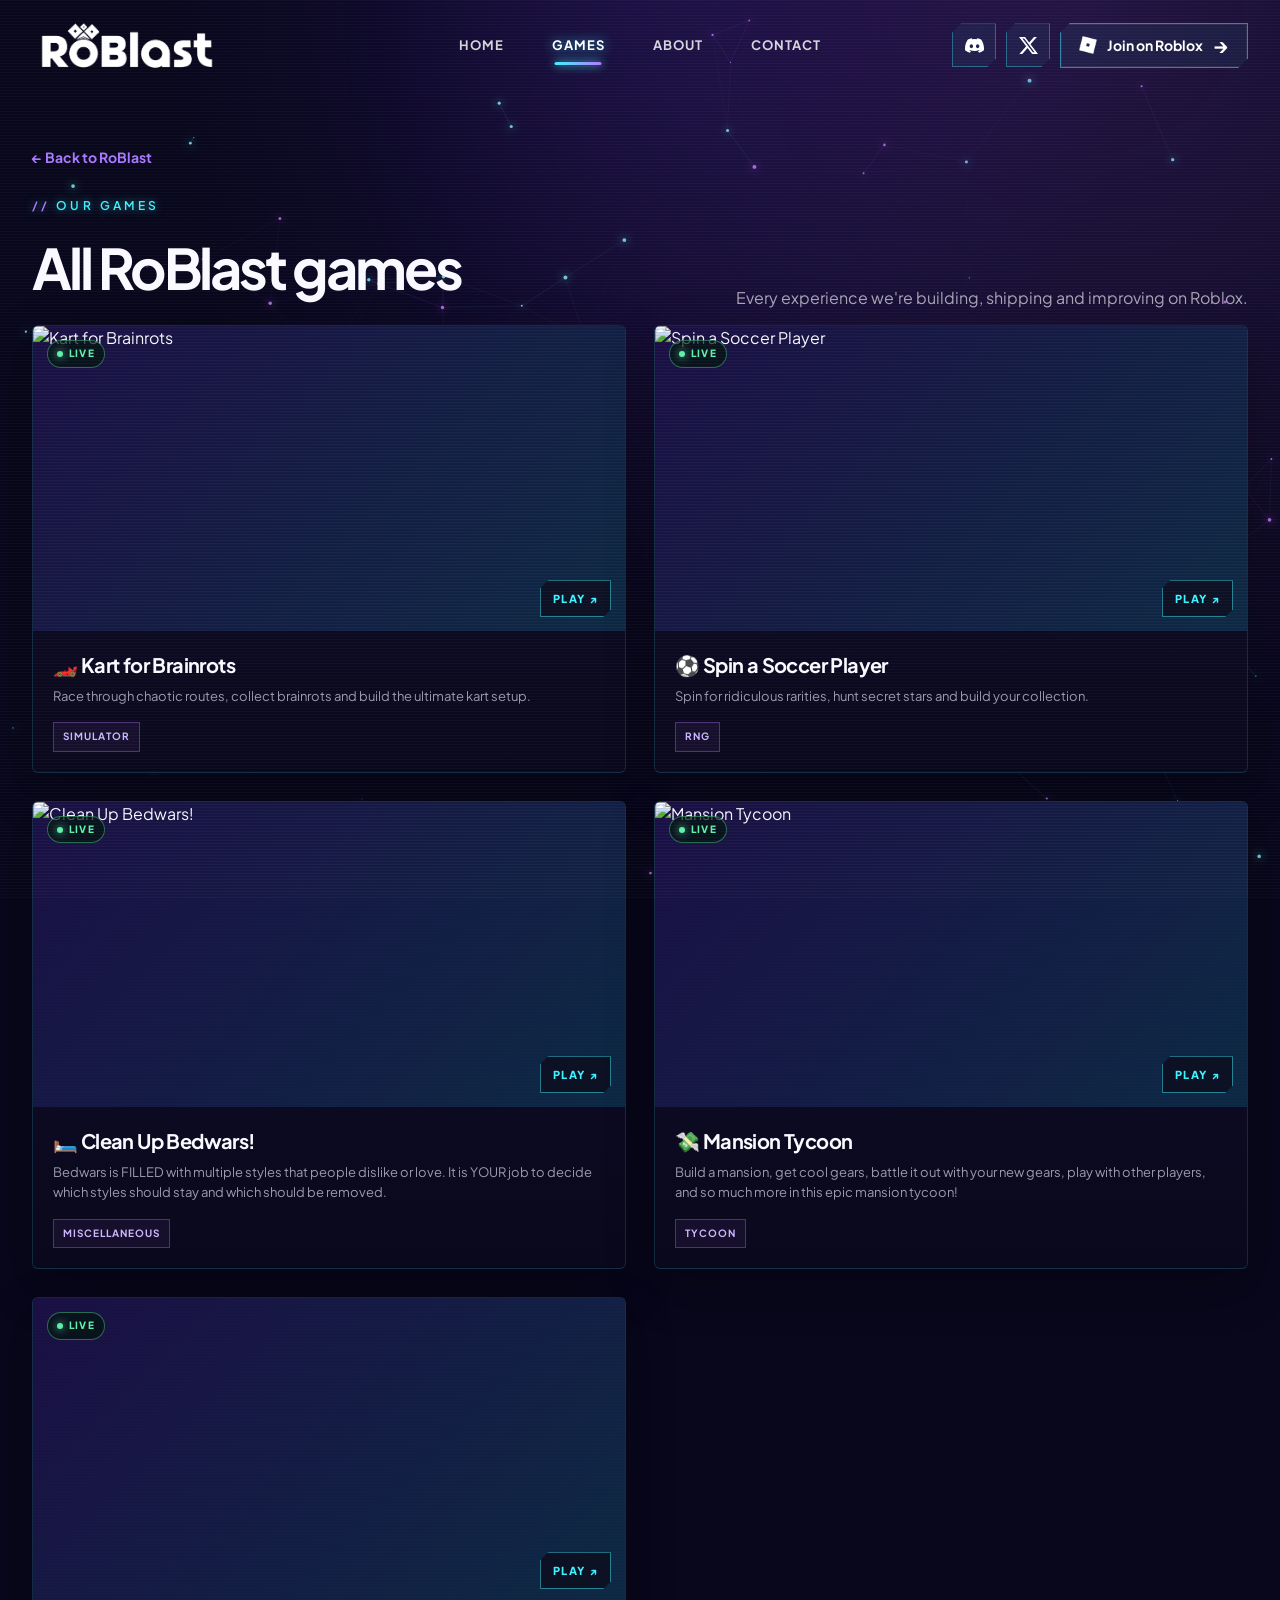
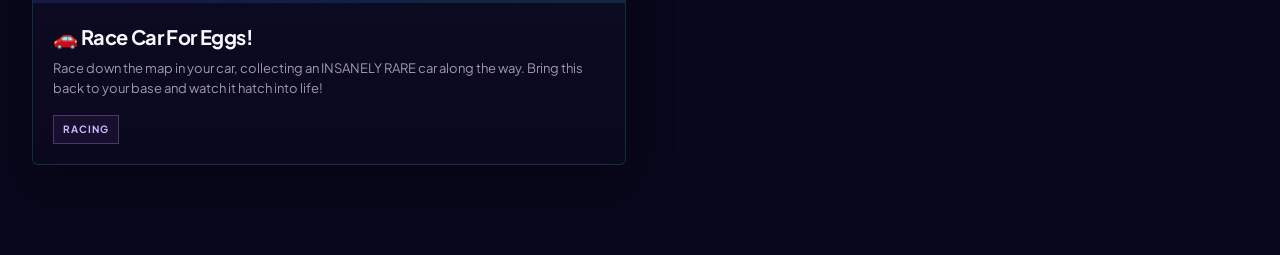
==== commit 0ed9086c: "Add Discord and X links to header, contact section and footer Co-Authored-By: Claude Opus 5.5 <norep" ====
--- a/games.html
+++ b/games.html
@@ -24,7 +24,10 @@
       <nav class="nav" aria-label="Primary navigation">
         <a class="nav-link" href="index.html">Home</a><a class="nav-link active" href="games.html">Games</a><a class="nav-link" href="index.html#about">About</a><a class="nav-link" href="index.html#contact">Contact</a>
       </nav>
-      <a class="nav-roblox" href="https://www.roblox.com/communities/148897272/Boxed-Up-Games/" target="_blank" rel="noreferrer"><img class="roblox-mark" src="roblox-logo.png" alt="" /><span>Join on Roblox</span><span class="arrow">→</span></a>
+      <div class="nav-actions">
+        <a class="social-icon discord" href="https://discord.gg/dguMDHNxG8" target="_blank" rel="noreferrer" aria-label="Join the RoBlast Discord"><svg viewBox="0 0 24 24" aria-hidden="true"><path d="M20.317 4.37a19.79 19.79 0 0 0-4.885-1.515.074.074 0 0 0-.079.037c-.21.375-.444.865-.608 1.25a18.27 18.27 0 0 0-5.487 0 12.64 12.64 0 0 0-.617-1.25.077.077 0 0 0-.079-.037A19.74 19.74 0 0 0 3.677 4.37a.07.07 0 0 0-.032.027C.533 9.046-.32 13.58.099 18.057a.082.082 0 0 0 .031.057 19.9 19.9 0 0 0 5.993 3.03.078.078 0 0 0 .084-.028c.462-.63.874-1.295 1.226-1.994a.076.076 0 0 0-.041-.106 13.1 13.1 0 0 1-1.872-.892.077.077 0 0 1-.008-.128c.126-.094.252-.192.372-.291a.074.074 0 0 1 .078-.01c3.928 1.793 8.18 1.793 12.062 0a.074.074 0 0 1 .078.01c.12.098.246.198.373.292a.077.077 0 0 1-.006.127 12.3 12.3 0 0 1-1.873.892.077.077 0 0 0-.041.107c.36.698.772 1.362 1.225 1.993a.076.076 0 0 0 .084.028 19.84 19.84 0 0 0 6.002-3.03.077.077 0 0 0 .032-.054c.5-5.177-.838-9.674-3.549-13.66a.061.061 0 0 0-.031-.03ZM8.02 15.33c-1.183 0-2.157-1.085-2.157-2.419 0-1.333.956-2.419 2.157-2.419 1.21 0 2.176 1.096 2.157 2.42 0 1.333-.956 2.418-2.157 2.418Zm7.975 0c-1.183 0-2.157-1.085-2.157-2.419 0-1.333.955-2.419 2.157-2.419 1.21 0 2.176 1.096 2.157 2.42 0 1.333-.946 2.418-2.157 2.418Z"/></svg></a><a class="social-icon x" href="https://x.com/roblast_" target="_blank" rel="noreferrer" aria-label="Follow RoBlast on X"><svg viewBox="0 0 24 24" aria-hidden="true"><path d="M18.901 1.153h3.68l-8.04 9.19L24 22.846h-7.406l-5.8-7.584-6.638 7.584H.474l8.6-9.83L0 1.154h7.594l5.243 6.932ZM17.61 20.644h2.039L6.486 3.24H4.298Z"/></svg></a>
+        <a class="nav-roblox" href="https://www.roblox.com/communities/148897272/Boxed-Up-Games/" target="_blank" rel="noreferrer"><img class="roblox-mark" src="roblox-logo.png" alt="" /><span>Join on Roblox</span><span class="arrow">→</span></a>
+      </div>
     </div>
   </header>
 
--- a/styles.css
+++ b/styles.css
@@ -269,10 +269,6 @@
 .stat>span{font-family:var(--font-mono);font-size:11px;letter-spacing:.14em;text-transform:uppercase;color:#a9b6d6}
 .stats-status{font-family:var(--font-mono);letter-spacing:.06em}
 
-/* --- Ticker ---------------------------------------------------- */
-.ticker{position:relative;z-index:2;overflow:hidden;border-block:1px solid rgba(62,243,255,.18);background:linear-gradient(90deg,rgba(62,243,255,.04),rgba(185,117,255,.06),rgba(255,79,216,.04));padding:11px 0}
-.ticker-track{display:flex;gap:28px;width:max-content;animation:roblast-marquee-scroll 40s linear infinite;font-family:var(--font-mono);font-size:12px;letter-spacing:.24em;color:rgba(214,240,255,.75);white-space:nowrap}
-.ticker-track span:nth-child(even){color:var(--neon);text-shadow:0 0 8px var(--neon)}
 .brand-marquee{position:relative;z-index:2}
 
 /* --- Sections -------------------------------------------------- */
@@ -302,19 +298,30 @@
 .game-info h3{font-family:var(--font-head)}
 .game-meta span{font-family:var(--font-mono);letter-spacing:.1em;text-transform:uppercase;border-radius:0;border-color:rgba(185,117,255,.35);color:#cdb8ff;background:rgba(185,117,255,.07)}
 
-/* About modules */
-.modules{display:grid;grid-template-columns:repeat(3,1fr);gap:12px;margin-top:28px}
-.module{display:grid;gap:4px;padding:14px;border:1px solid rgba(62,243,255,.18);background:linear-gradient(160deg,rgba(62,243,255,.06),rgba(185,117,255,.04));clip-path:polygon(0 0,calc(100% - 14px) 0,100% 14px,100% 100%,0 100%);transition:border-color .25s,box-shadow .25s,transform .25s}
-.module:hover{border-color:var(--neon);box-shadow:inset 0 0 24px rgba(62,243,255,.12);transform:translateY(-3px)}
-.module-id{font-family:var(--font-mono);font-size:10px;letter-spacing:.2em;color:var(--neon)}
-.module strong{font-family:var(--font-head);font-size:15px;color:#fff;line-height:1.3}
-.module span:last-child{font-size:12px;line-height:1.5;color:#9c98b0}
+/* About copy sits slightly lower than the heading */
+.about-copy{padding-top:28px}
 
 /* Contact: animated neon border */
 .contact-card{overflow:hidden;border-radius:4px;border:1px solid transparent;background:linear-gradient(#0b0a20,#0b0a20) padding-box,conic-gradient(from var(--angle,0deg),var(--neon),var(--neon-2),var(--neon-3),transparent 60%,var(--neon)) border-box;animation:borderSpin 6s linear infinite;box-shadow:0 0 50px rgba(185,117,255,.12)}
 @property --angle{syntax:"<angle>";initial-value:0deg;inherits:false}
 @keyframes borderSpin{to{--angle:360deg}}
 
+/* Social links (Discord / X) */
+.nav-actions{justify-self:end;display:flex;align-items:center;gap:10px}
+.social-icon{display:grid;place-items:center;width:44px;height:44px;color:#fff;border:1px solid rgba(62,243,255,.35);background:rgba(62,243,255,.05);clip-path:polygon(9px 0,100% 0,100% calc(100% - 9px),calc(100% - 9px) 100%,0 100%,0 9px);transition:color .2s,border-color .2s,background .2s,box-shadow .2s,transform .2s}
+.social-icon svg{width:19px;height:19px;fill:currentColor}
+.social-icon:hover{transform:translateY(-1px);border-color:var(--neon);box-shadow:0 0 18px rgba(62,243,255,.35),inset 0 0 12px rgba(62,243,255,.15)}
+.social-icon.discord:hover{color:#fff;background:rgba(88,101,242,.45);border-color:#8891ff;box-shadow:0 0 20px rgba(88,101,242,.6)}
+.social-icon.x:hover{color:#05040f;background:#fff;border-color:#fff;box-shadow:0 0 20px rgba(255,255,255,.45)}
+.contact-actions{display:flex;flex:0 0 auto;gap:12px;justify-content:flex-end}
+@media (max-width:1180px){.contact-card{flex-direction:column;align-items:flex-start}.contact-actions{flex-wrap:wrap;justify-content:flex-start}}
+.contact-actions .hero-btn svg{width:20px;height:20px;flex:0 0 20px;fill:currentColor}
+.hero-btn.discord{color:#fff;background:linear-gradient(135deg,#4752c4,#5865f2 60%,#7b86ff);box-shadow:0 0 0 1px rgba(255,255,255,.12) inset,0 14px 36px rgba(88,101,242,.35)}
+.hero-btn.discord:hover{box-shadow:0 0 0 1px rgba(255,255,255,.25) inset,0 0 34px rgba(88,101,242,.7)}
+.footer-social{display:flex;gap:10px}
+.footer-social .social-icon{width:38px;height:38px}
+.footer-social .social-icon svg{width:16px;height:16px}
+
 /* Footer */
 .site-footer{background:rgba(4,4,12,.9);border-top:1px solid rgba(62,243,255,.15)}
 .footer-links,.footer-bottom{font-family:var(--font-mono);letter-spacing:.06em}
@@ -327,8 +334,8 @@
 
 /* --- Responsive ------------------------------------------------ */
 @media (max-width:1050px){.ring-1{width:520px;height:520px}.ring-2{width:430px;height:430px}.ring-3{width:600px;height:600px}}
-@media (max-width:820px){.hero-hud{display:none}.ring-1{width:420px;height:420px}.ring-2{width:350px;height:350px}.ring-3{width:490px;height:490px}.modules{grid-template-columns:1fr}.nav-link{font-size:14px}}
-@media (max-width:600px){.hero-copy h1{font-size:60px}.hud-chip{font-size:9px;letter-spacing:.12em}.ring-3{display:none}.stat strong{font-size:26px}.hero-grid{height:34%}.ticker-track{font-size:10px}}
+@media (max-width:820px){.nav-wrap{grid-template-columns:1fr auto auto}.nav-actions{gap:8px}.social-icon{width:40px;height:40px}.contact-actions{justify-content:flex-start}.hero-hud{display:none}.ring-1{width:420px;height:420px}.ring-2{width:350px;height:350px}.ring-3{width:490px;height:490px}.nav-link{font-size:14px}.about-copy{padding-top:0}}
+@media (max-width:600px){.nav-actions .social-icon{width:38px;height:38px}.contact-actions{flex-direction:column;align-items:stretch;width:100%}.contact-actions .hero-btn{justify-content:center}.hero-copy h1{font-size:60px}.hud-chip{font-size:9px;letter-spacing:.12em}.ring-3{display:none}.stat strong{font-size:26px}.hero-grid{height:34%}}
 
 @media (prefers-reduced-motion:reduce){
   .boot{display:none}
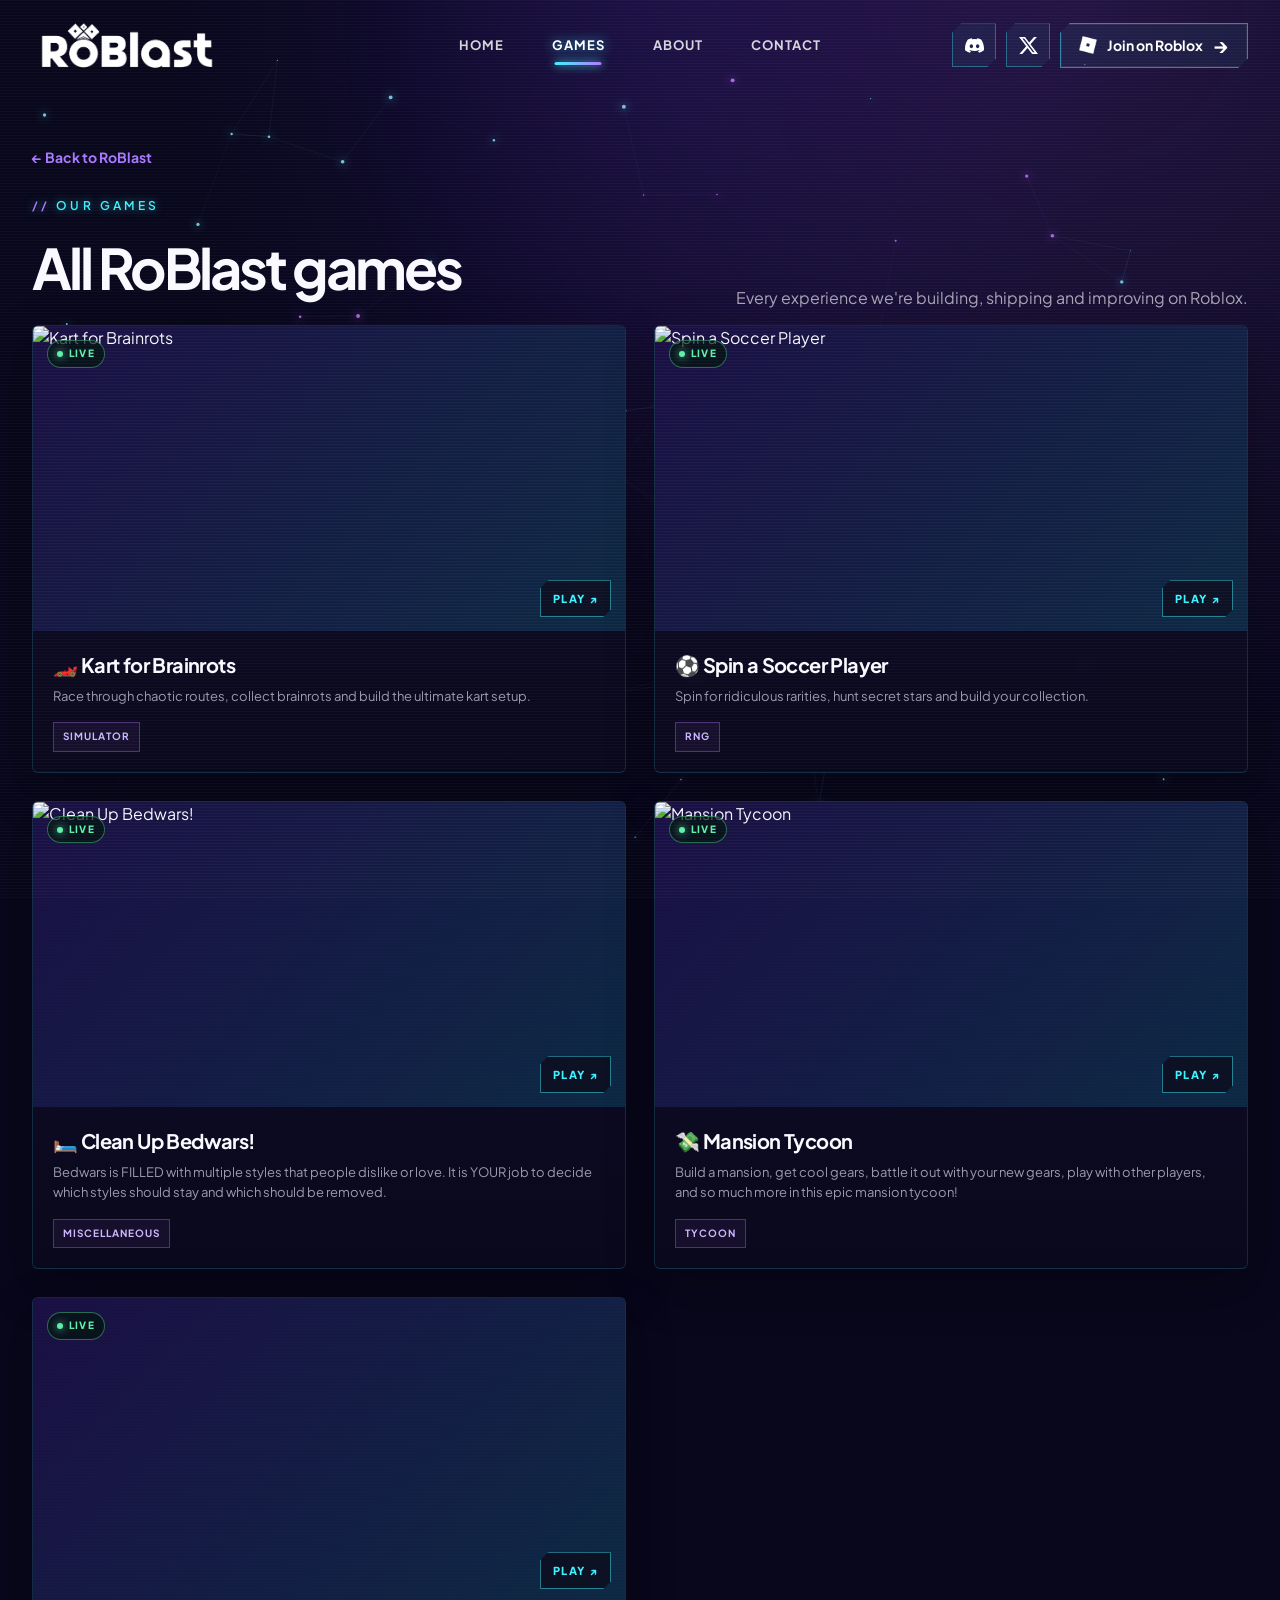
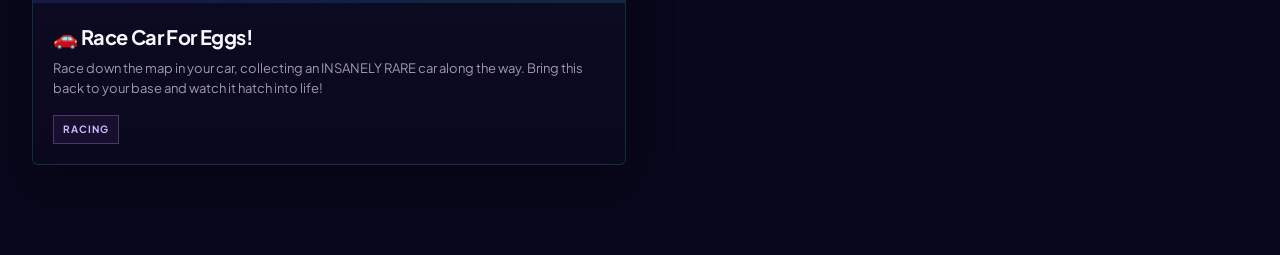
==== commit d1b63449: "Show live player count on each game card Per-game CCU from the existing Roblox stats fetch is writte" ====
--- a/games.html
+++ b/games.html
@@ -41,8 +41,8 @@
       <div class="catalogue-grid" id="catalogue-grid"></div>
     </div>
   </main>
-  <script src="games-data.js?v=20261011-0100"></script>
-  <script src="script.js?v=20261011-0100"></script>
-  <script src="fx.js?v=20261011-0100"></script>
+  <script src="games-data.js?v=20261011-0200"></script>
+  <script src="script.js?v=20261011-0200"></script>
+  <script src="fx.js?v=20261011-0200"></script>
 </body>
 </html>
--- a/styles.css
+++ b/styles.css
@@ -291,6 +291,7 @@
 .game-art img[src=""]{opacity:0}
 .game-art{background:linear-gradient(135deg,#1b1046,#0e2a46)}
 .game-badge{z-index:2;display:inline-flex;align-items:center;gap:6px;font-family:var(--font-mono);color:var(--live);border-color:rgba(94,241,169,.4);background:rgba(4,20,14,.7)}
+.game-players{color:#eafff4;font-weight:800;letter-spacing:.08em}
 .game-badge::before{content:"";width:6px;height:6px;border-radius:50%;background:var(--live);box-shadow:0 0 8px var(--live);animation:blink 1.4s steps(2) infinite}
 .game-play{z-index:2;font-family:var(--font-mono);letter-spacing:.12em;border-radius:0;border-color:rgba(62,243,255,.5);color:var(--neon);clip-path:polygon(8px 0,100% 0,100% calc(100% - 8px),calc(100% - 8px) 100%,0 100%,0 8px);transition:background .25s,color .25s,box-shadow .25s}
 .game-card:hover .game-play{background:var(--neon);color:#05040f;box-shadow:0 0 22px var(--neon)}
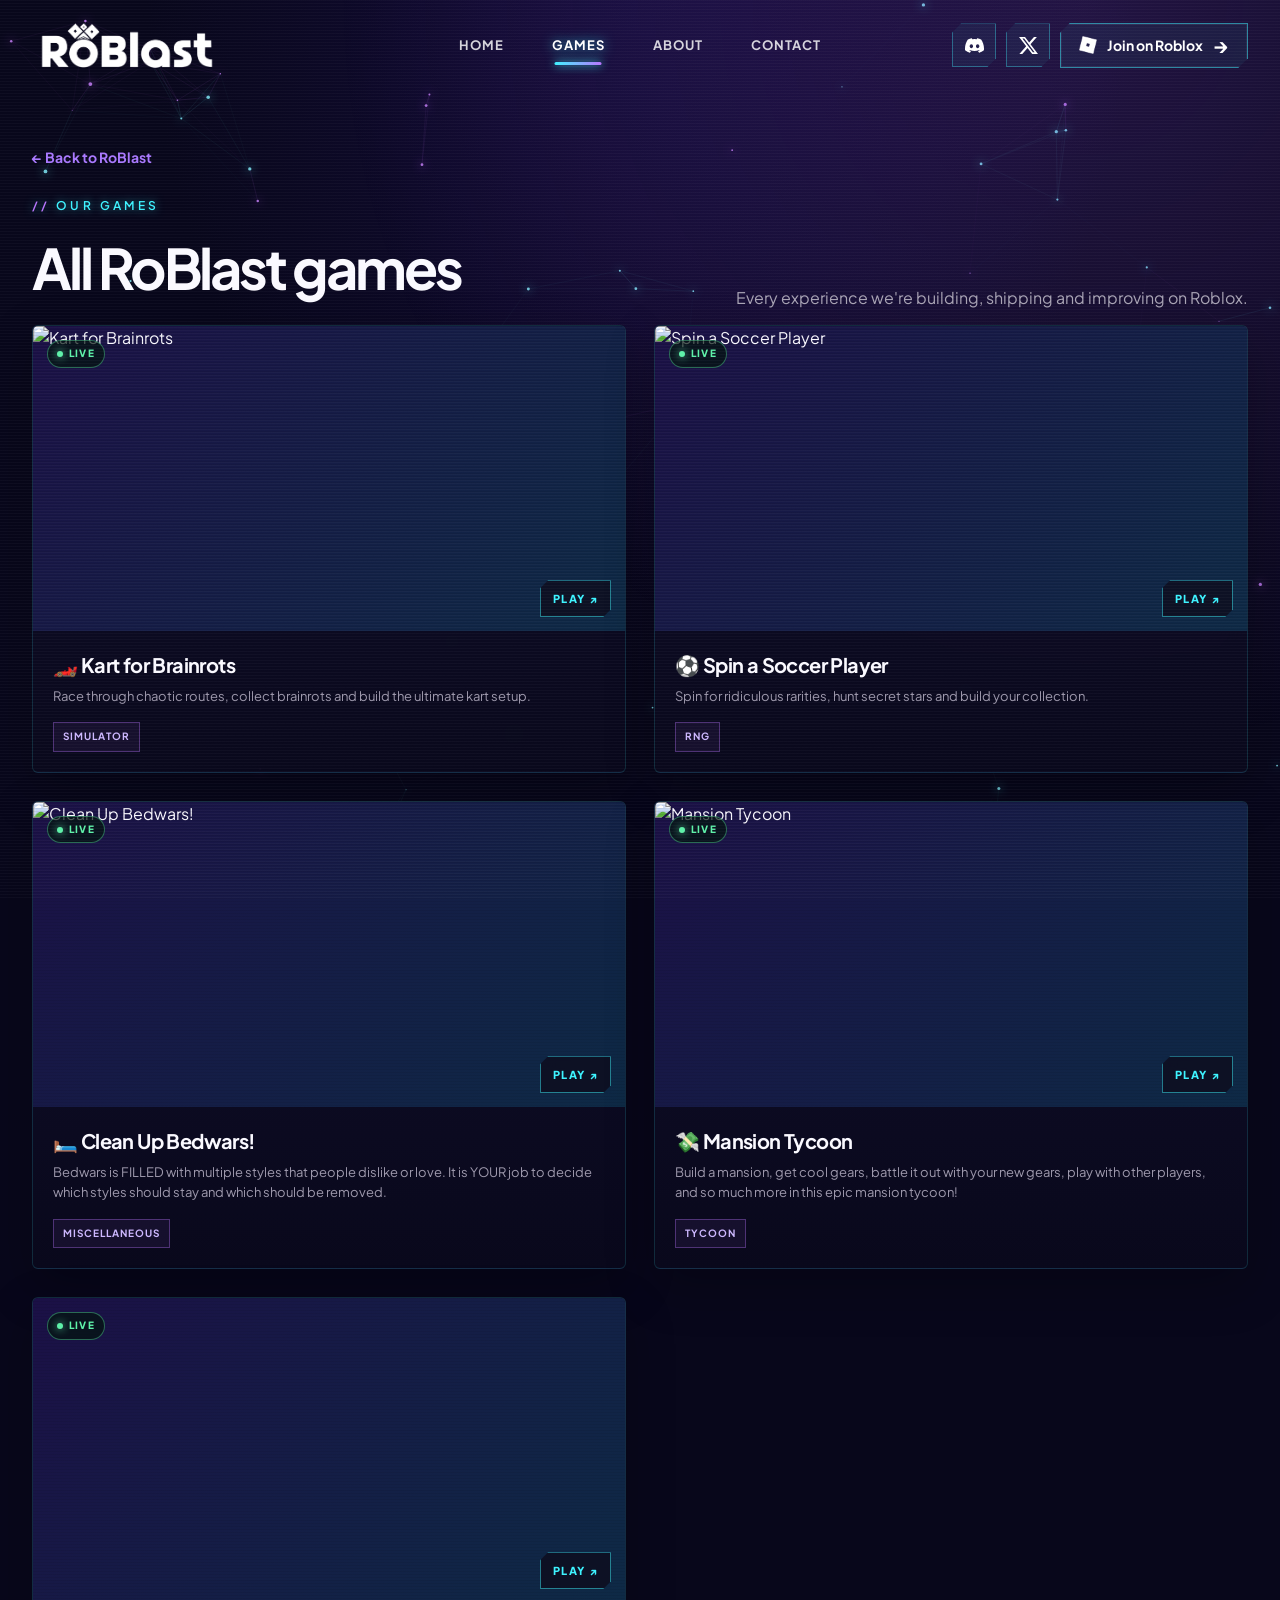
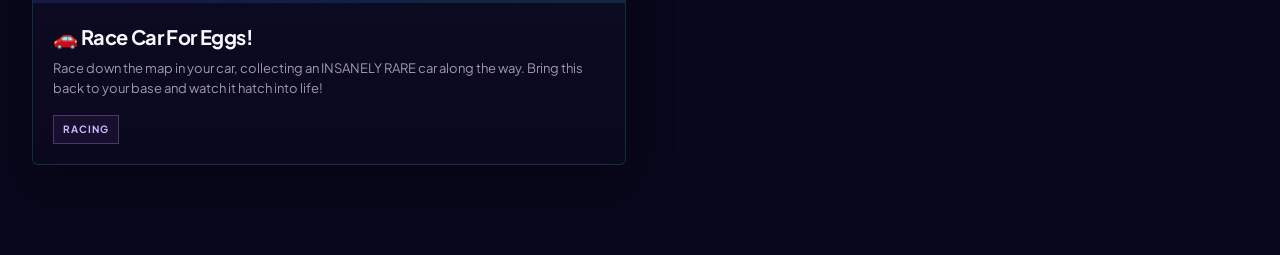
==== commit 72efdee3: "Fill in journey milestones and team (Dxvil, Ethan) Co-Authored-By: Claude Opus 5.5 <noreply@anthropi" ====
--- a/games.html
+++ b/games.html
@@ -41,8 +41,8 @@
       <div class="catalogue-grid" id="catalogue-grid"></div>
     </div>
   </main>
-  <script src="games-data.js?v=20261011-0200"></script>
-  <script src="script.js?v=20261011-0200"></script>
-  <script src="fx.js?v=20261011-0200"></script>
+  <script src="games-data.js?v=20261011-0300"></script>
+  <script src="script.js?v=20261011-0300"></script>
+  <script src="fx.js?v=20261011-0300"></script>
 </body>
 </html>
--- a/styles.css
+++ b/styles.css
@@ -302,6 +302,37 @@
 /* About copy sits slightly lower than the heading */
 .about-copy{padding-top:28px}
 
+/* Journey timeline */
+.journey-section{padding:90px 0 40px}
+.journey-section[hidden],.team-section[hidden]{display:none}
+.journey-section h2,.team-section h2{margin:0 0 36px;font-size:34px;letter-spacing:-.045em;font-weight:800}
+.timeline{position:relative;list-style:none;margin:0;padding:0;display:grid;gap:26px}
+.timeline::before{content:"";position:absolute;top:0;bottom:0;left:50%;width:2px;margin-left:-1px;background:linear-gradient(180deg,transparent,var(--neon) 8%,var(--neon-2) 60%,var(--neon-3) 92%,transparent);box-shadow:0 0 12px rgba(62,243,255,.6)}
+.timeline-item{position:relative;display:grid;grid-template-columns:1fr 1fr;column-gap:64px}
+.timeline-node{position:absolute;left:50%;top:22px;width:16px;height:16px;margin-left:-8px;border-radius:50%;background:#07051a;border:2px solid rgba(62,243,255,.45);transition:background .5s .2s,box-shadow .5s .2s,border-color .5s .2s}
+.timeline-item.in-view .timeline-node{background:var(--neon);border-color:#fff;box-shadow:0 0 0 6px rgba(62,243,255,.12),0 0 18px var(--neon)}
+.timeline-card{grid-column:1;justify-self:end;max-width:460px;padding:18px 22px;text-align:right;border:1px solid rgba(62,243,255,.18);background:linear-gradient(160deg,rgba(62,243,255,.06),rgba(185,117,255,.04));clip-path:polygon(0 0,calc(100% - 14px) 0,100% 14px,100% 100%,14px 100%,0 calc(100% - 14px));transition:border-color .25s,box-shadow .25s}
+.timeline-item:nth-child(even) .timeline-card{grid-column:2;justify-self:start;text-align:left}
+.timeline-card:hover{border-color:var(--neon);box-shadow:inset 0 0 26px rgba(62,243,255,.12)}
+.timeline-card time{font-size:12px;font-weight:700;letter-spacing:.22em;text-transform:uppercase;color:var(--neon);text-shadow:0 0 10px rgba(62,243,255,.6)}
+.timeline-card h3{margin:6px 0 4px;font-size:20px;letter-spacing:-.03em}
+.timeline-card p{margin:0;color:#a9a4ba;font-size:14px;line-height:1.55}
+
+/* Team ID cards */
+.team-section{padding:20px 0 90px}
+.team-grid{display:grid;grid-template-columns:repeat(auto-fit,minmax(220px,280px));justify-content:center;gap:22px}
+.team-card{position:relative;display:grid;justify-items:center;align-content:start;gap:4px;padding:26px 20px 22px;text-align:center;border:1px solid rgba(62,243,255,.2);background:linear-gradient(180deg,rgba(18,16,46,.85),rgba(10,9,28,.92));overflow:hidden;transition:transform .25s,border-color .25s,box-shadow .25s}
+.team-card::after{content:"";position:absolute;left:0;right:0;top:-40%;height:40%;background:linear-gradient(180deg,transparent,rgba(62,243,255,.12),transparent);transition:top .9s ease;pointer-events:none}
+.team-card:hover{transform:translateY(-4px);border-color:rgba(62,243,255,.6);box-shadow:0 0 36px rgba(62,243,255,.16)}
+.team-card:hover::after{top:110%}
+.team-id{justify-self:start;font-size:10px;font-weight:700;letter-spacing:.22em;color:rgba(62,243,255,.7)}
+.team-avatar{position:relative;width:104px;height:104px;margin:10px 0 12px;display:grid;place-items:center;border-radius:50%;background:radial-gradient(circle at 50% 35%,#2b1a6b,#0d0a26);box-shadow:0 0 0 2px rgba(62,243,255,.5),0 0 0 7px rgba(62,243,255,.08),0 0 28px rgba(185,117,255,.45);overflow:hidden}
+.team-avatar span{font-size:30px;font-weight:800;color:#fff;letter-spacing:-.02em}
+.team-avatar img{position:absolute;inset:0;width:100%;height:100%;object-fit:cover}
+.team-card h3{margin:0;font-size:19px;letter-spacing:-.03em}
+.team-card p{margin:0;color:#a9a4ba;font-size:13px}
+.team-link{margin-top:10px;font-size:12px;font-weight:700;letter-spacing:.08em;color:var(--neon)}
+
 /* Contact: animated neon border */
 .contact-card{overflow:hidden;border-radius:4px;border:1px solid transparent;background:linear-gradient(#0b0a20,#0b0a20) padding-box,conic-gradient(from var(--angle,0deg),var(--neon),var(--neon-2),var(--neon-3),transparent 60%,var(--neon)) border-box;animation:borderSpin 6s linear infinite;box-shadow:0 0 50px rgba(185,117,255,.12)}
 @property --angle{syntax:"<angle>";initial-value:0deg;inherits:false}
@@ -332,10 +363,12 @@
 .reveal{opacity:0;transform:translateY(24px);filter:blur(6px);transition:opacity .7s ease,transform .7s cubic-bezier(.2,.8,.2,1),filter .7s ease}
 .reveal.in-view{opacity:1;transform:none;filter:none}
 .game-card.reveal.in-view{transform:rotateX(var(--rx,0)) rotateY(var(--ry,0));transition:opacity .7s ease,filter .7s ease,transform .25s ease-out,box-shadow .3s,border-color .3s}
+.team-card.reveal.in-view{transition:opacity .7s ease,filter .7s ease,transform .25s ease,border-color .25s,box-shadow .25s}
+.team-card.reveal.in-view:hover{transform:translateY(-4px)}
 
 /* --- Responsive ------------------------------------------------ */
 @media (max-width:1050px){.ring-1{width:520px;height:520px}.ring-2{width:430px;height:430px}.ring-3{width:600px;height:600px}}
-@media (max-width:820px){.nav-wrap{grid-template-columns:1fr auto auto}.nav-actions{gap:8px}.social-icon{width:40px;height:40px}.contact-actions{justify-content:flex-start}.hero-hud{display:none}.ring-1{width:420px;height:420px}.ring-2{width:350px;height:350px}.ring-3{width:490px;height:490px}.nav-link{font-size:14px}.about-copy{padding-top:0}}
+@media (max-width:820px){.nav-wrap{grid-template-columns:1fr auto auto}.timeline::before{left:7px}.timeline-node{left:7px}.timeline-item{grid-template-columns:1fr;padding-left:36px}.timeline-card,.timeline-item:nth-child(even) .timeline-card{grid-column:1;justify-self:stretch;max-width:none;text-align:left}.journey-section h2,.team-section h2{font-size:28px}.nav-actions{gap:8px}.social-icon{width:40px;height:40px}.contact-actions{justify-content:flex-start}.hero-hud{display:none}.ring-1{width:420px;height:420px}.ring-2{width:350px;height:350px}.ring-3{width:490px;height:490px}.nav-link{font-size:14px}.about-copy{padding-top:0}}
 @media (max-width:600px){.nav-actions .social-icon{width:38px;height:38px}.contact-actions{flex-direction:column;align-items:stretch;width:100%}.contact-actions .hero-btn{justify-content:center}.hero-copy h1{font-size:60px}.hud-chip{font-size:9px;letter-spacing:.12em}.ring-3{display:none}.stat strong{font-size:26px}.hero-grid{height:34%}}
 
 @media (prefers-reduced-motion:reduce){
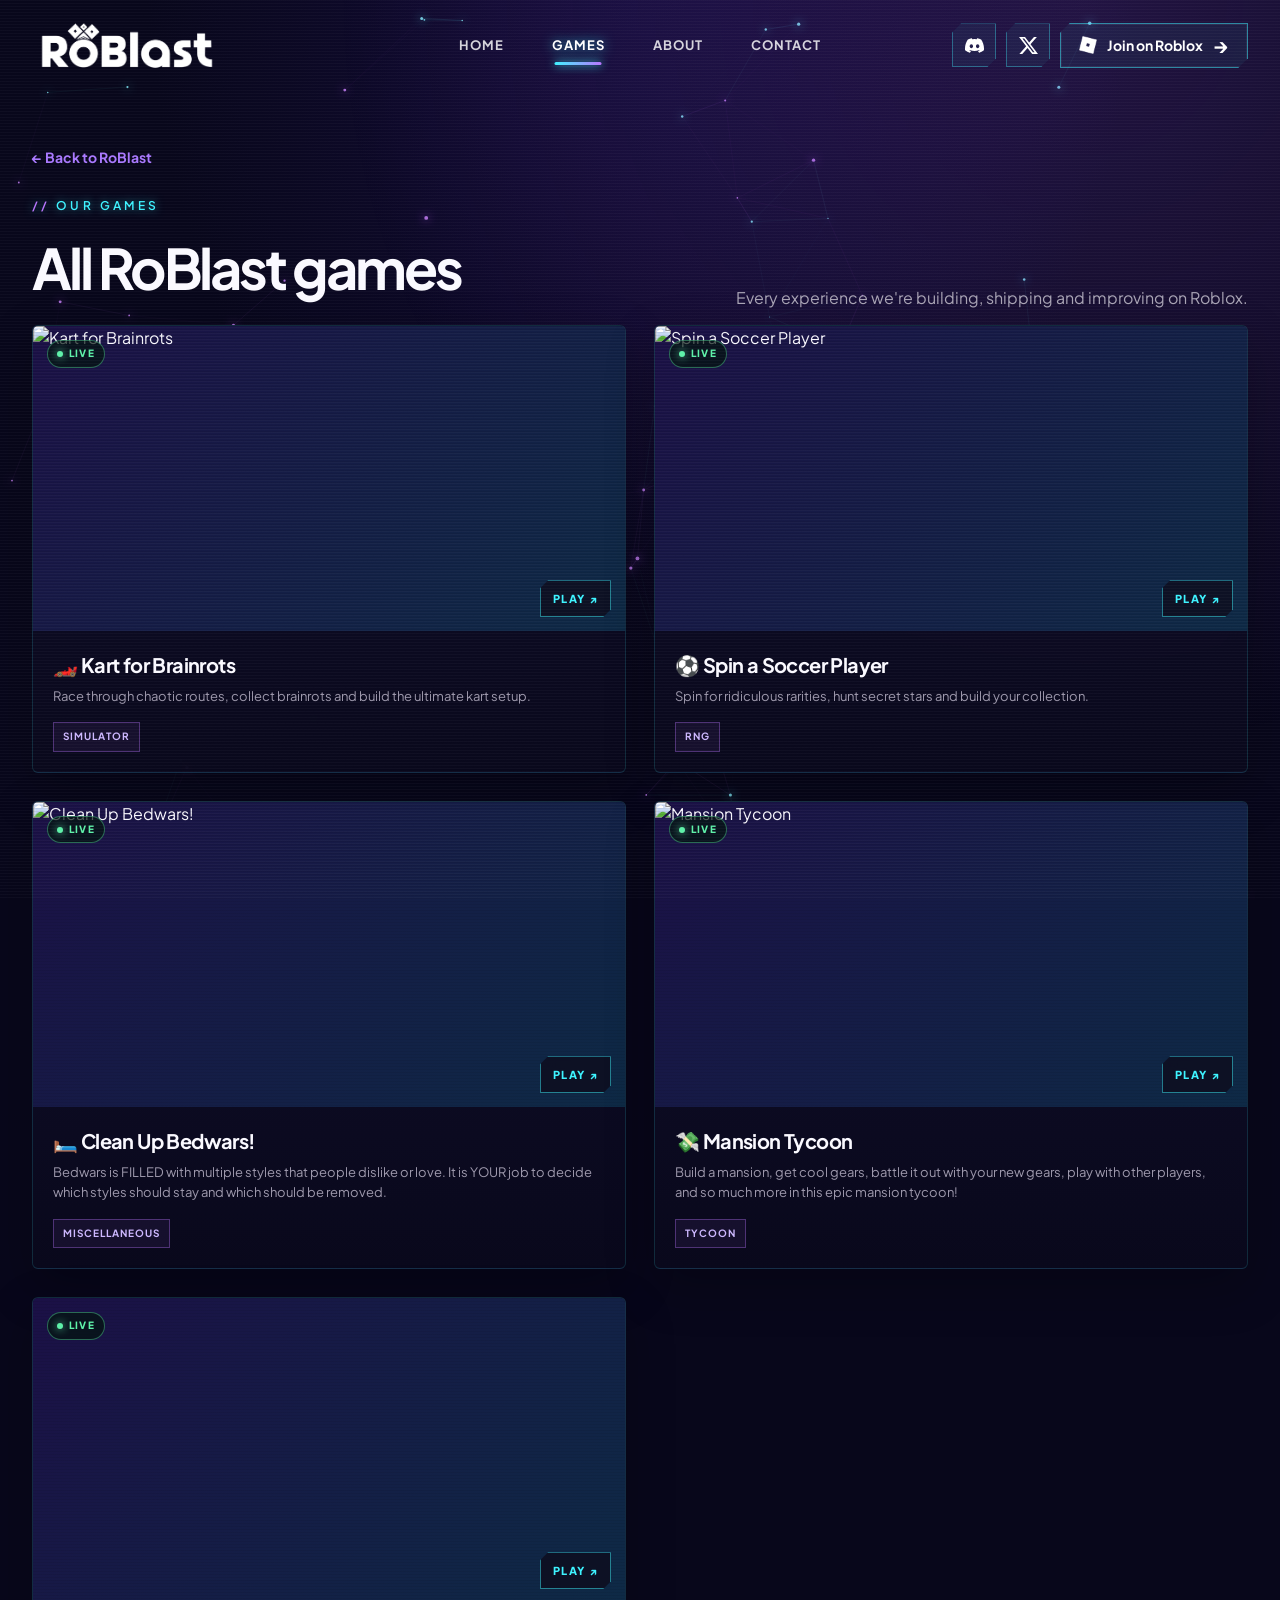
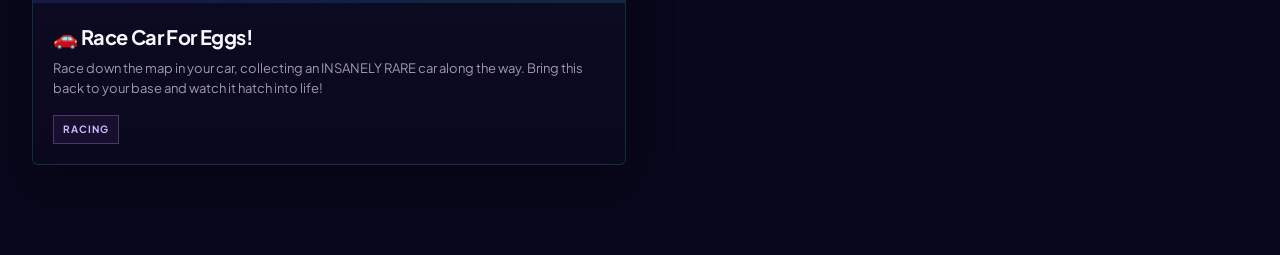
==== commit 29cefb54: "Auto game count, link previews and Hyperdrive easter egg - Games subtitle counts games from games-da" ====
--- a/games.html
+++ b/games.html
@@ -5,6 +5,22 @@
   <meta name="viewport" content="width=device-width, initial-scale=1" />
   <meta name="theme-color" content="#08071b" />
   <title>RoBlast — Games</title>
+  <meta name="description" content="Every RoBlast experience we're building, shipping and improving on Roblox." />
+  <link rel="canonical" href="https://roblast.world/games.html" />
+  <meta property="og:type" content="website" />
+  <meta property="og:site_name" content="RoBlast" />
+  <meta property="og:url" content="https://roblast.world/games.html" />
+  <meta property="og:title" content="RoBlast — Games" />
+  <meta property="og:description" content="Every RoBlast experience we're building, shipping and improving on Roblox." />
+  <meta property="og:image" content="https://roblast.world/og-image.jpg" />
+  <meta property="og:image:width" content="1200" />
+  <meta property="og:image:height" content="630" />
+  <meta property="og:image:alt" content="RoBlast — Building games people can't put down." />
+  <meta name="twitter:card" content="summary_large_image" />
+  <meta name="twitter:site" content="@roblast_" />
+  <meta name="twitter:title" content="RoBlast — Games" />
+  <meta name="twitter:description" content="Every RoBlast experience we're building, shipping and improving on Roblox." />
+  <meta name="twitter:image" content="https://roblast.world/og-image.jpg" />
   <link rel="preconnect" href="https://fonts.googleapis.com" />
   <link rel="preconnect" href="https://fonts.gstatic.com" crossorigin />
   <link href="https://fonts.googleapis.com/css2?family=Plus+Jakarta+Sans:wght@400;500;600;700;800&display=swap" rel="stylesheet" />
@@ -41,8 +57,8 @@
       <div class="catalogue-grid" id="catalogue-grid"></div>
     </div>
   </main>
-  <script src="games-data.js?v=20261011-0300"></script>
-  <script src="script.js?v=20261011-0300"></script>
-  <script src="fx.js?v=20261011-0300"></script>
+  <script src="games-data.js?v=20261011-0400"></script>
+  <script src="script.js?v=20261011-0400"></script>
+  <script src="fx.js?v=20261011-0400"></script>
 </body>
 </html>
--- a/styles.css
+++ b/styles.css
@@ -366,6 +366,25 @@
 .team-card.reveal.in-view{transition:opacity .7s ease,filter .7s ease,transform .25s ease,border-color .25s,box-shadow .25s}
 .team-card.reveal.in-view:hover{transform:translateY(-4px)}
 
+/* --- Easter egg: HYPERDRIVE ----------------------------------- */
+.hyper-flash{position:fixed;inset:0;z-index:90;pointer-events:none;background:radial-gradient(circle,#fff 0%,rgba(62,243,255,.7) 35%,rgba(185,117,255,0) 75%);animation:hyperFlash .6s ease-out forwards}
+@keyframes hyperFlash{from{opacity:1}to{opacity:0}}
+.hyperdrive main{animation:hyperShake .5s cubic-bezier(.36,.07,.19,.97)}
+@keyframes hyperShake{10%,90%{transform:translate3d(-2px,1px,0)}20%,80%{transform:translate3d(4px,-2px,0)}30%,50%,70%{transform:translate3d(-6px,2px,0)}40%,60%{transform:translate3d(6px,-1px,0)}}
+.hyperdrive #fx-canvas{opacity:1}
+.hyperdrive .hero-background{animation:heroHue 1.1s linear infinite alternate}
+.hyperdrive .hero-grid-plane{animation-duration:.3s}
+.hyperdrive .hero-sweep{animation-duration:1.2s}
+.hyperdrive .ring-1{animation-duration:2.6s}
+.hyperdrive .ring-2{animation-duration:1.6s}
+.hyperdrive .ring-3{animation-duration:4s}
+.hyperdrive .hero-logo-3d{animation-duration:1.4s}
+.hyperdrive .scroll-progress span{filter:hue-rotate(90deg) saturate(1.4)}
+.hyper-toast{position:fixed;left:50%;top:96px;z-index:80;display:grid;justify-items:center;gap:4px;padding:14px 26px;width:max-content;max-width:calc(100vw - 32px);text-align:center;color:#fff;border:1px solid var(--neon);background:rgba(6,5,20,.88);backdrop-filter:blur(12px);box-shadow:0 0 40px rgba(62,243,255,.35),inset 0 0 22px rgba(62,243,255,.12);clip-path:polygon(14px 0,100% 0,100% calc(100% - 14px),calc(100% - 14px) 100%,0 100%,0 14px);opacity:0;transform:translate(-50%,-14px) scale(.96);pointer-events:none;transition:opacity .3s,transform .3s}
+.hyper-toast.show{opacity:1;transform:translate(-50%,0) scale(1)}
+.hyper-toast-tag{font-size:11px;font-weight:700;letter-spacing:.26em;color:var(--live);text-shadow:0 0 10px var(--live)}
+.hyper-toast strong{font-size:22px;font-weight:800;letter-spacing:.06em;text-shadow:0 0 16px var(--neon)}
+
 /* --- Responsive ------------------------------------------------ */
 @media (max-width:1050px){.ring-1{width:520px;height:520px}.ring-2{width:430px;height:430px}.ring-3{width:600px;height:600px}}
 @media (max-width:820px){.nav-wrap{grid-template-columns:1fr auto auto}.timeline::before{left:7px}.timeline-node{left:7px}.timeline-item{grid-template-columns:1fr;padding-left:36px}.timeline-card,.timeline-item:nth-child(even) .timeline-card{grid-column:1;justify-self:stretch;max-width:none;text-align:left}.journey-section h2,.team-section h2{font-size:28px}.nav-actions{gap:8px}.social-icon{width:40px;height:40px}.contact-actions{justify-content:flex-start}.hero-hud{display:none}.ring-1{width:420px;height:420px}.ring-2{width:350px;height:350px}.ring-3{width:490px;height:490px}.nav-link{font-size:14px}.about-copy{padding-top:0}}
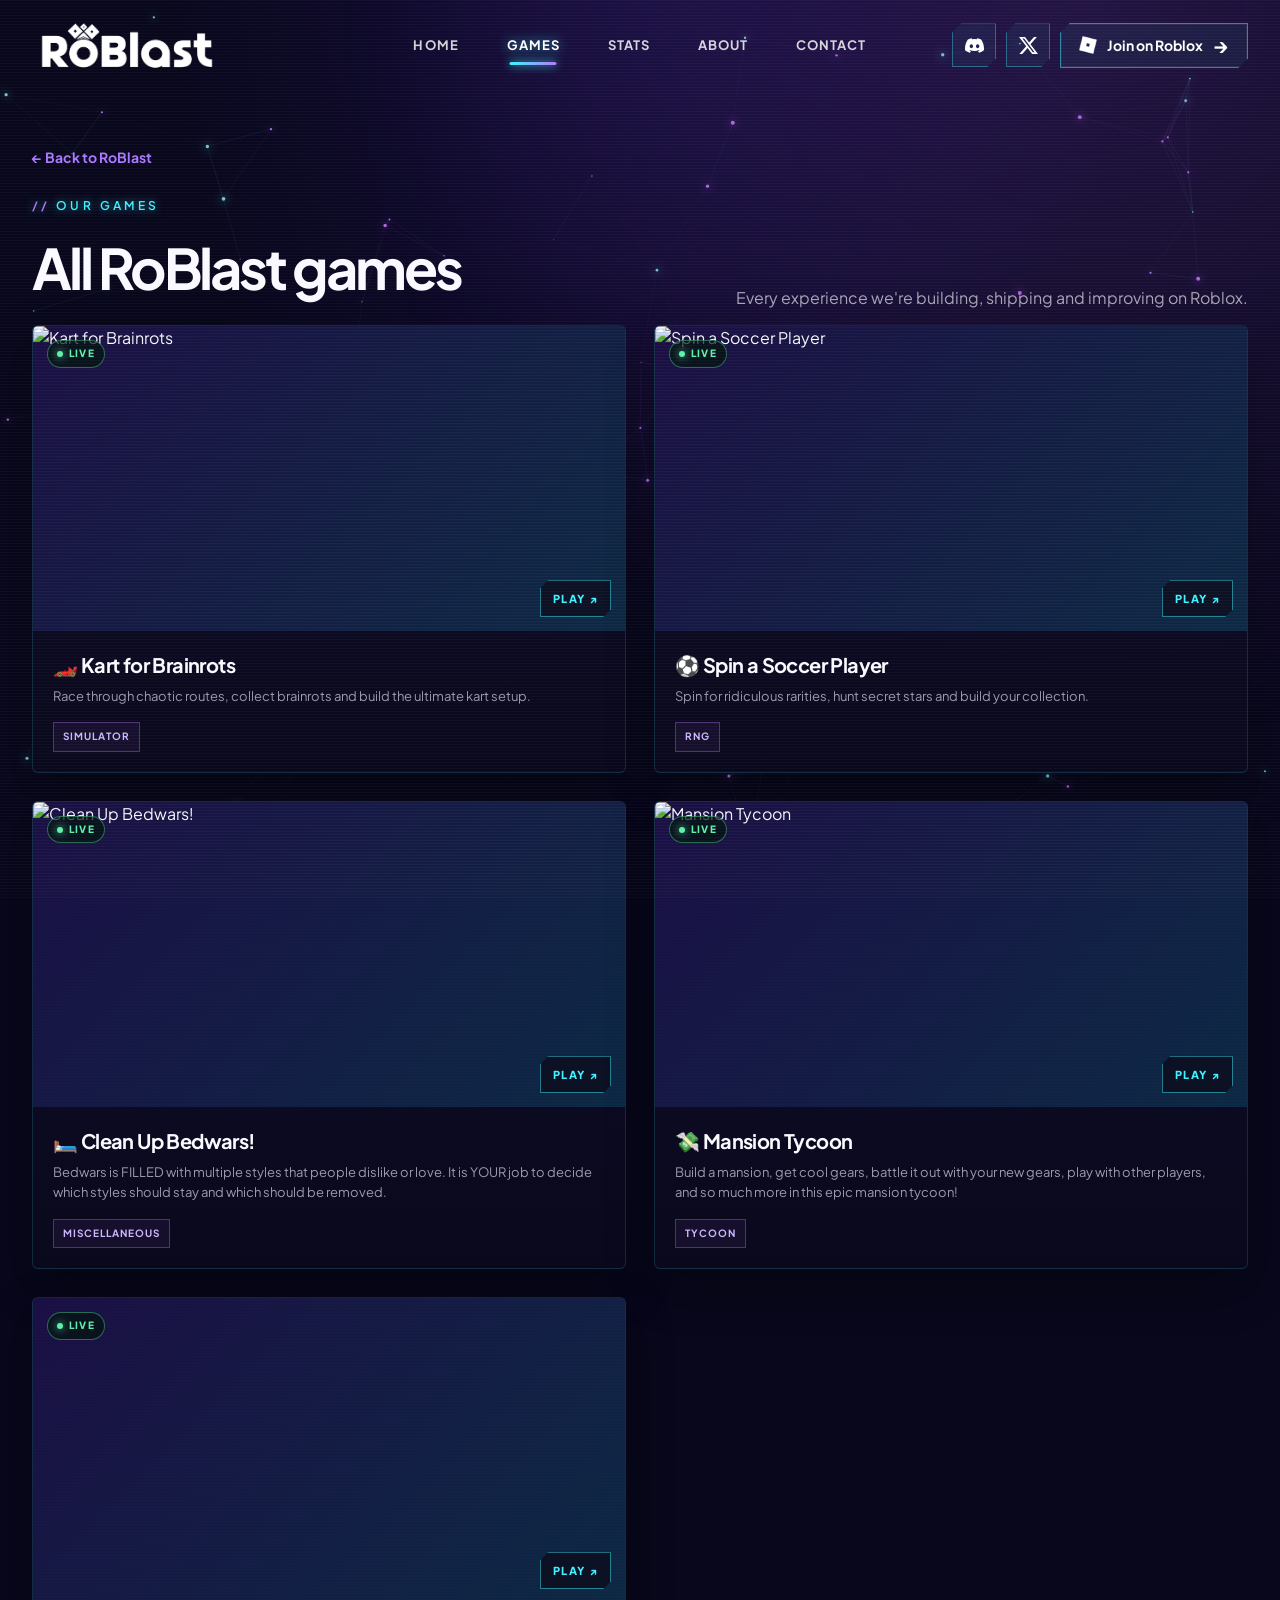
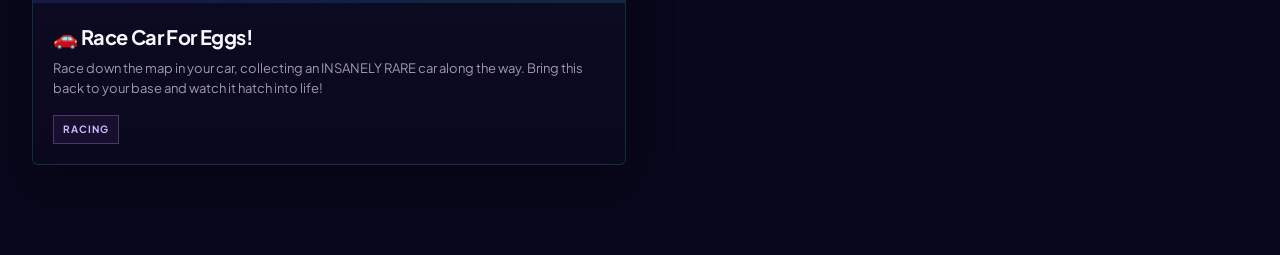
==== commit 841fd4d6: "Add stats page with scheduled Roblox analytics sync - .github/workflows/stats.yml runs scripts/fetch" ====
--- a/games.html
+++ b/games.html
@@ -38,12 +38,15 @@
     <div class="container nav-wrap">
       <a class="brand" href="index.html" aria-label="RoBlast home"><img class="brand-logo" src="roblast-logo.png" alt="RoBlast" /></a>
       <nav class="nav" aria-label="Primary navigation">
-        <a class="nav-link" href="index.html">Home</a><a class="nav-link active" href="games.html">Games</a><a class="nav-link" href="index.html#about">About</a><a class="nav-link" href="index.html#contact">Contact</a>
+        <a class="nav-link" href="index.html">Home</a><a class="nav-link active" href="games.html">Games</a><a class="nav-link" href="stats.html">Stats</a><a class="nav-link" href="index.html#about">About</a><a class="nav-link" href="index.html#contact">Contact</a>
       </nav>
       <div class="nav-actions">
         <a class="social-icon discord" href="https://discord.gg/dguMDHNxG8" target="_blank" rel="noreferrer" aria-label="Join the RoBlast Discord"><svg viewBox="0 0 24 24" aria-hidden="true"><path d="M20.317 4.37a19.79 19.79 0 0 0-4.885-1.515.074.074 0 0 0-.079.037c-.21.375-.444.865-.608 1.25a18.27 18.27 0 0 0-5.487 0 12.64 12.64 0 0 0-.617-1.25.077.077 0 0 0-.079-.037A19.74 19.74 0 0 0 3.677 4.37a.07.07 0 0 0-.032.027C.533 9.046-.32 13.58.099 18.057a.082.082 0 0 0 .031.057 19.9 19.9 0 0 0 5.993 3.03.078.078 0 0 0 .084-.028c.462-.63.874-1.295 1.226-1.994a.076.076 0 0 0-.041-.106 13.1 13.1 0 0 1-1.872-.892.077.077 0 0 1-.008-.128c.126-.094.252-.192.372-.291a.074.074 0 0 1 .078-.01c3.928 1.793 8.18 1.793 12.062 0a.074.074 0 0 1 .078.01c.12.098.246.198.373.292a.077.077 0 0 1-.006.127 12.3 12.3 0 0 1-1.873.892.077.077 0 0 0-.041.107c.36.698.772 1.362 1.225 1.993a.076.076 0 0 0 .084.028 19.84 19.84 0 0 0 6.002-3.03.077.077 0 0 0 .032-.054c.5-5.177-.838-9.674-3.549-13.66a.061.061 0 0 0-.031-.03ZM8.02 15.33c-1.183 0-2.157-1.085-2.157-2.419 0-1.333.956-2.419 2.157-2.419 1.21 0 2.176 1.096 2.157 2.42 0 1.333-.956 2.418-2.157 2.418Zm7.975 0c-1.183 0-2.157-1.085-2.157-2.419 0-1.333.955-2.419 2.157-2.419 1.21 0 2.176 1.096 2.157 2.42 0 1.333-.946 2.418-2.157 2.418Z"/></svg></a><a class="social-icon x" href="https://x.com/roblast_" target="_blank" rel="noreferrer" aria-label="Follow RoBlast on X"><svg viewBox="0 0 24 24" aria-hidden="true"><path d="M18.901 1.153h3.68l-8.04 9.19L24 22.846h-7.406l-5.8-7.584-6.638 7.584H.474l8.6-9.83L0 1.154h7.594l5.243 6.932ZM17.61 20.644h2.039L6.486 3.24H4.298Z"/></svg></a>
-        <a class="nav-roblox" href="https://www.roblox.com/communities/148897272/Boxed-Up-Games/" target="_blank" rel="noreferrer"><img class="roblox-mark" src="roblox-logo.png" alt="" /><span>Join on Roblox</span><span class="arrow">→</span></a>
+        <a class="nav-roblox" aria-label="Join on Roblox" href="https://www.roblox.com/communities/148897272/Boxed-Up-Games/" target="_blank" rel="noreferrer"><img class="roblox-mark" src="roblox-logo.png" alt="" /><span>Join on Roblox</span><span class="arrow">→</span></a>
       </div>
+      <button class="menu-toggle" aria-label="Open menu" aria-expanded="false">
+        <span></span><span></span><span></span>
+      </button>
     </div>
   </header>
 
@@ -57,8 +60,8 @@
       <div class="catalogue-grid" id="catalogue-grid"></div>
     </div>
   </main>
-  <script src="games-data.js?v=20261011-0400"></script>
-  <script src="script.js?v=20261011-0400"></script>
-  <script src="fx.js?v=20261011-0400"></script>
+  <script src="games-data.js?v=20261011-0500"></script>
+  <script src="script.js?v=20261011-0500"></script>
+  <script src="fx.js?v=20261011-0500"></script>
 </body>
 </html>
--- a/styles.css
+++ b/styles.css
@@ -354,6 +354,9 @@
 .footer-social .social-icon{width:38px;height:38px}
 .footer-social .social-icon svg{width:16px;height:16px}
 
+.nav-roblox{white-space:nowrap}
+@media (max-width:1000px){.nav{gap:22px}.nav-roblox{width:44px;height:44px;padding:0;justify-content:center}.nav-roblox span{display:none}}
+
 /* Footer */
 .site-footer{background:rgba(4,4,12,.9);border-top:1px solid rgba(62,243,255,.15)}
 .footer-links,.footer-bottom{font-family:var(--font-mono);letter-spacing:.06em}
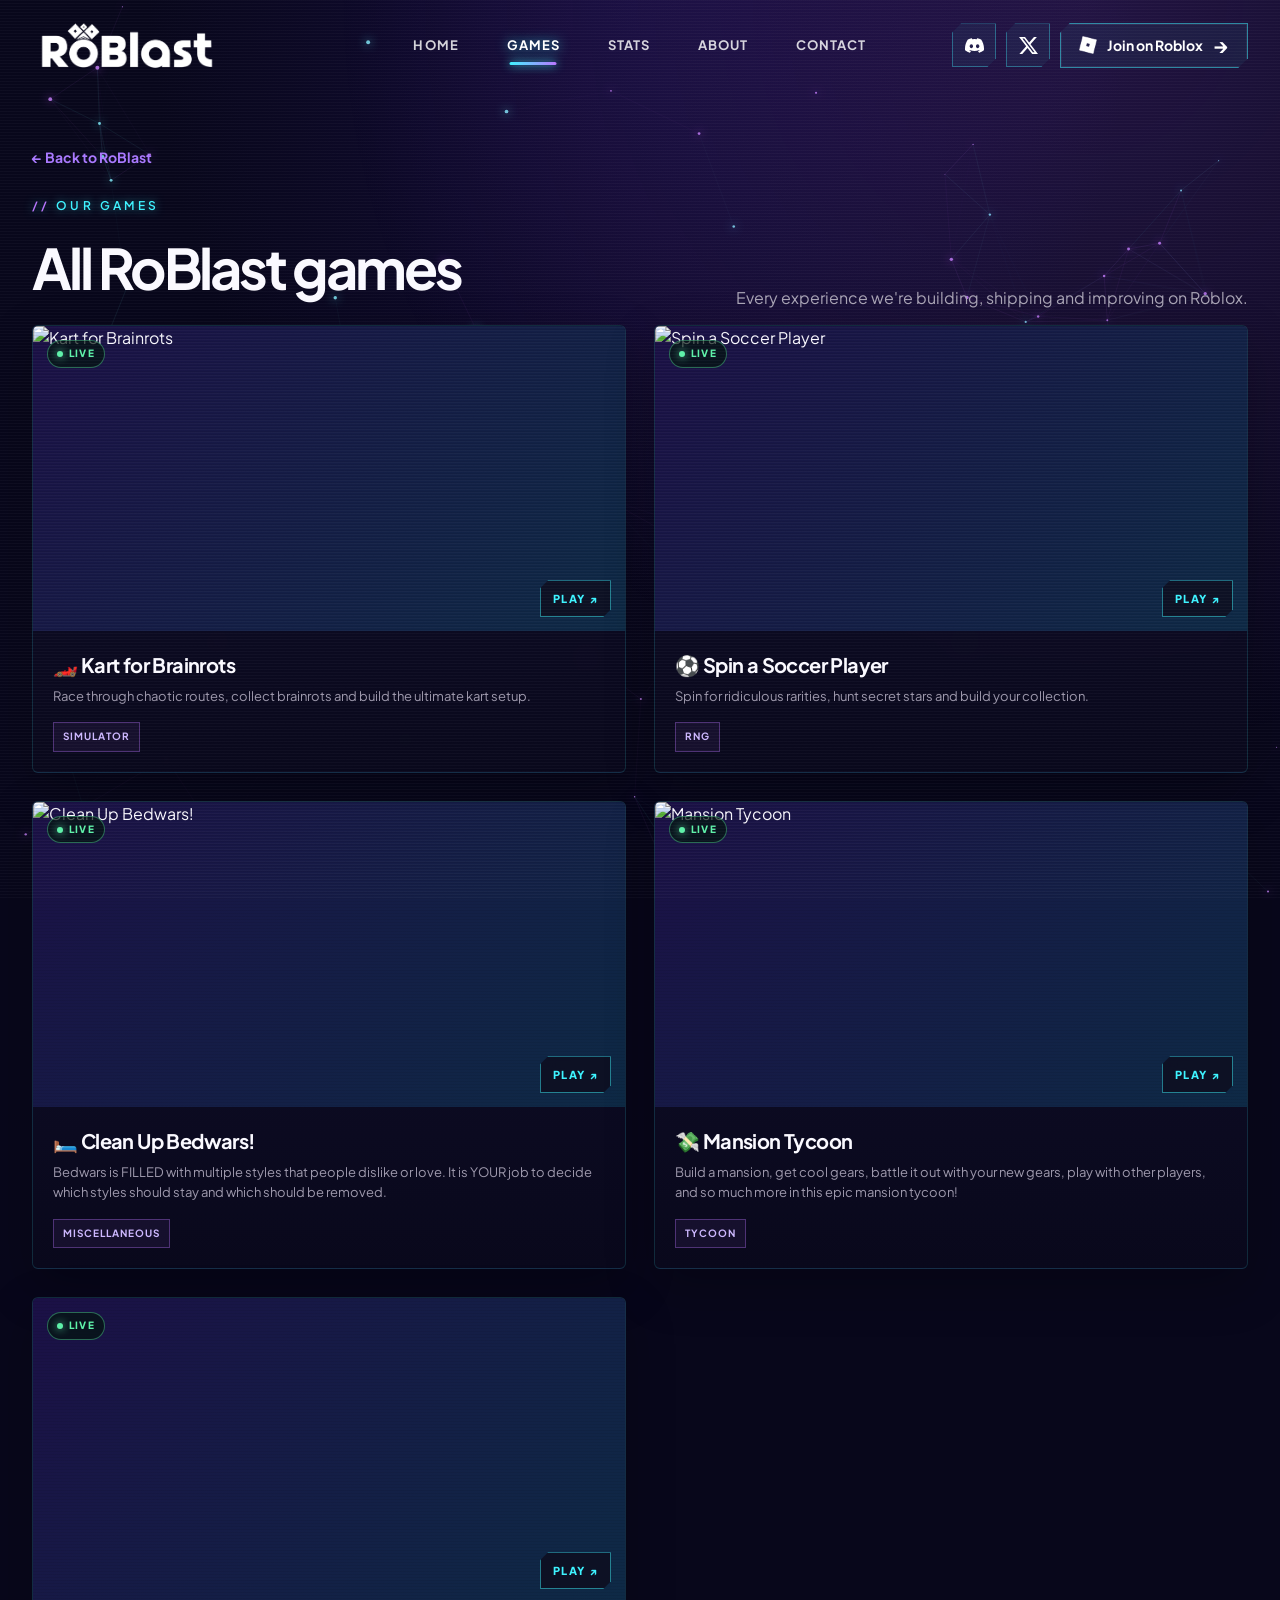
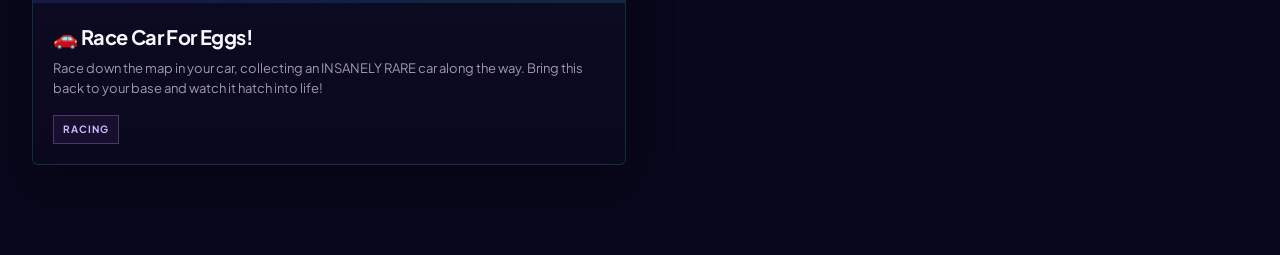
==== commit badb7c08: "Stats page: showcase framing (totals, records, reach) - Running-total charts for sessions, hours pla" ====
--- a/games.html
+++ b/games.html
@@ -60,8 +60,8 @@
       <div class="catalogue-grid" id="catalogue-grid"></div>
     </div>
   </main>
-  <script src="games-data.js?v=20261011-0500"></script>
-  <script src="script.js?v=20261011-0500"></script>
-  <script src="fx.js?v=20261011-0500"></script>
+  <script src="games-data.js?v=20261011-0600"></script>
+  <script src="script.js?v=20261011-0600"></script>
+  <script src="fx.js?v=20261011-0600"></script>
 </body>
 </html>
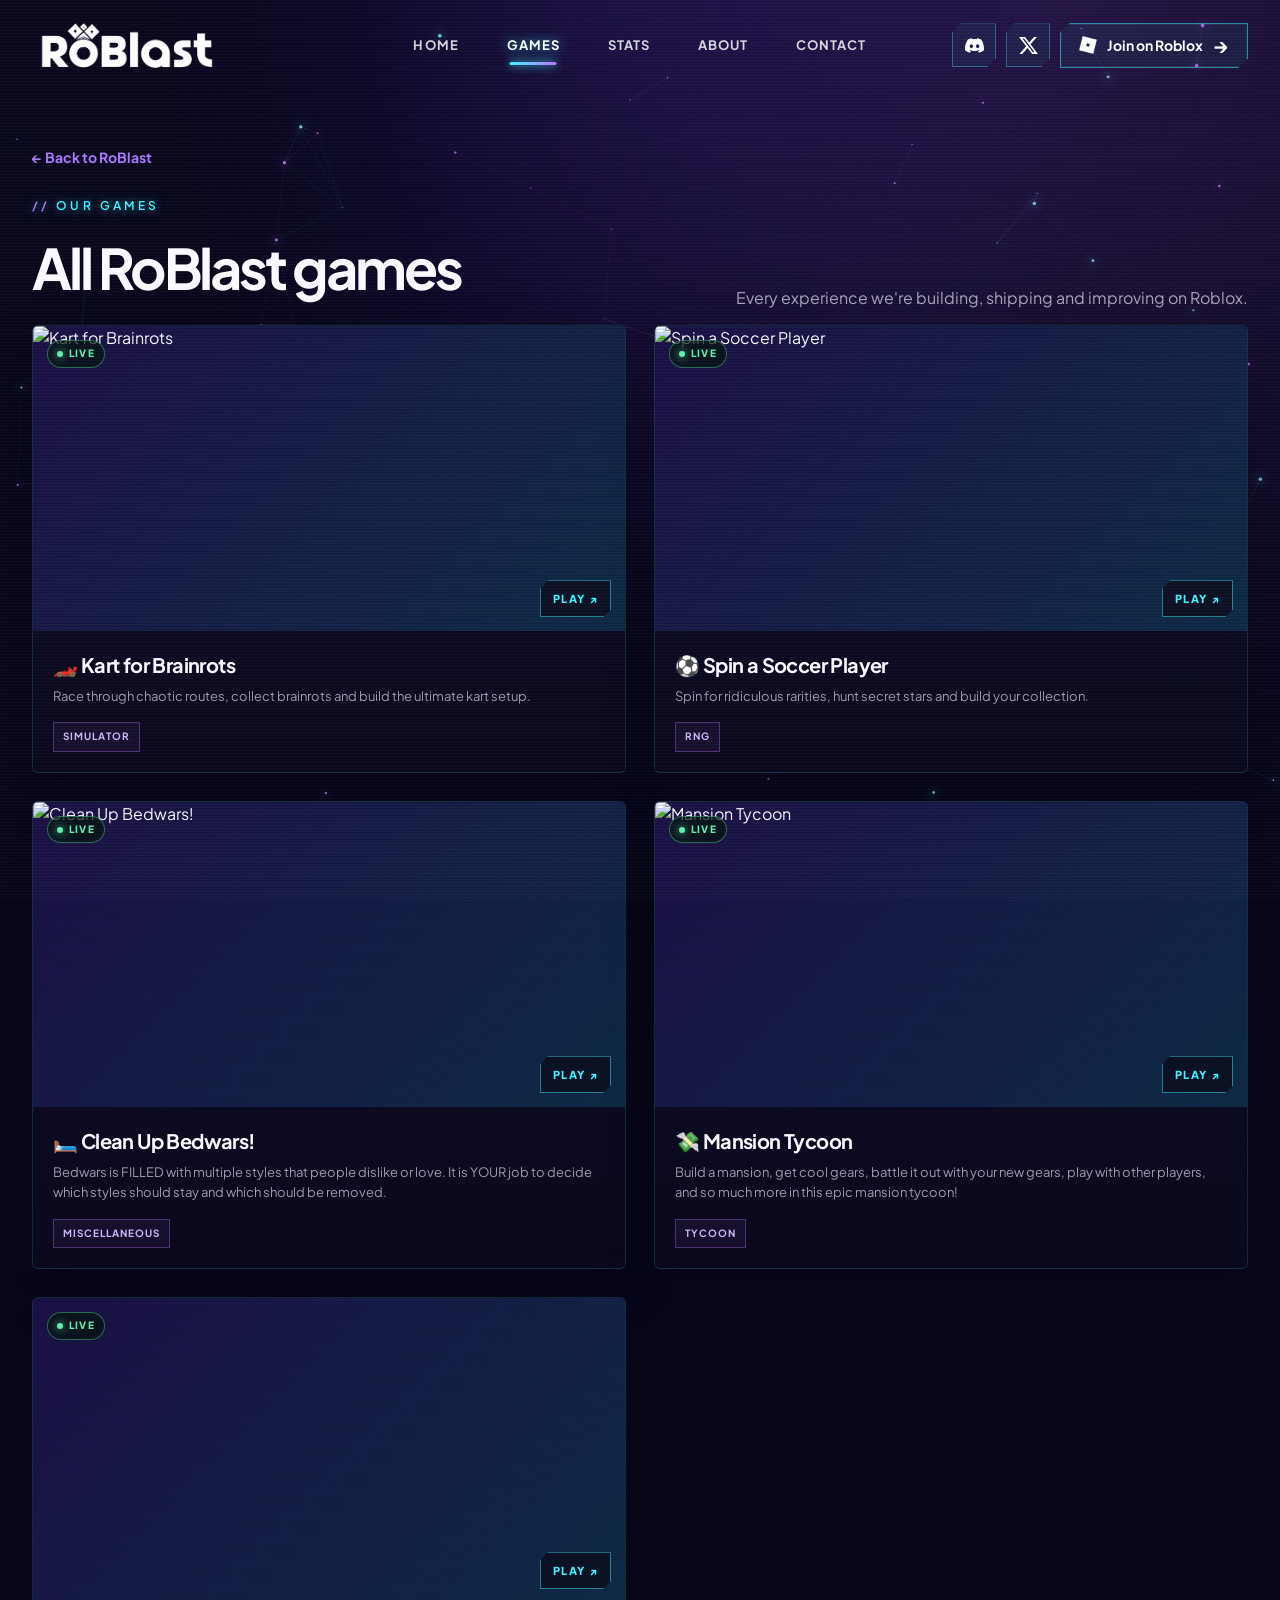
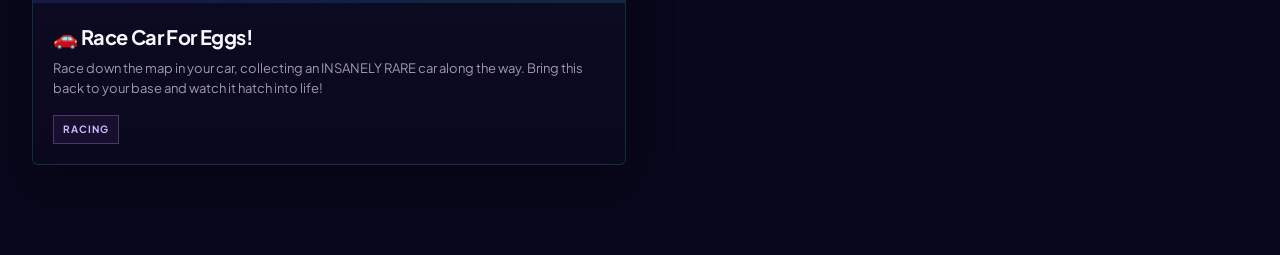
==== commit 0c5fb39c: "Team cards open a profile with bio and Discord username Bios and Discord handles live in studio-data" ====
--- a/games.html
+++ b/games.html
@@ -60,8 +60,8 @@
       <div class="catalogue-grid" id="catalogue-grid"></div>
     </div>
   </main>
-  <script src="games-data.js?v=20261011-0600"></script>
-  <script src="script.js?v=20261011-0600"></script>
-  <script src="fx.js?v=20261011-0600"></script>
+  <script src="games-data.js?v=20261011-1000"></script>
+  <script src="script.js?v=20261011-1000"></script>
+  <script src="fx.js?v=20261011-1000"></script>
 </body>
 </html>
--- a/styles.css
+++ b/styles.css
@@ -333,6 +333,39 @@
 .team-card p{margin:0;color:#a9a4ba;font-size:13px}
 .team-link{margin-top:10px;font-size:12px;font-weight:700;letter-spacing:.08em;color:var(--neon)}
 
+/* Team cards that open a profile are buttons */
+button.team-card{width:100%;font:inherit;color:inherit;cursor:pointer;-webkit-appearance:none;appearance:none}
+button.team-card:focus-visible{outline:2px solid var(--neon);outline-offset:3px}
+
+/* Team profile dialog */
+html.modal-open{overflow:hidden}
+.profile-dialog{width:min(560px,calc(100vw - 32px));max-height:calc(100dvh - 32px);padding:0;border:0;background:transparent;color:var(--text);overflow:visible}
+.profile-dialog::backdrop{background:rgba(4,3,14,.72);backdrop-filter:blur(6px)}
+.profile-dialog[open]{animation:profileIn .35s cubic-bezier(.2,.8,.2,1)}
+.profile-dialog[open]::backdrop{animation:fadeIn .3s ease}
+@keyframes profileIn{from{opacity:0;transform:translateY(18px) scale(.97);filter:blur(4px)}to{opacity:1;transform:none;filter:none}}
+@keyframes fadeIn{from{opacity:0}to{opacity:1}}
+.profile-card{position:relative;max-height:calc(100dvh - 32px);overflow:auto;padding:30px 30px 26px;border:1px solid rgba(62,243,255,.35);background:linear-gradient(180deg,rgba(18,16,46,.97),rgba(9,8,26,.98));box-shadow:0 0 60px rgba(62,243,255,.15),0 30px 80px rgba(0,0,0,.6)}
+.profile-card::after{content:"";position:absolute;left:0;right:0;top:0;height:40%;background:linear-gradient(180deg,rgba(62,243,255,.1),transparent);pointer-events:none;animation:profileScan 1.1s ease-out forwards}
+@keyframes profileScan{from{transform:translateY(-100%)}to{transform:translateY(260%);opacity:0}}
+.profile-close{position:absolute;top:14px;right:14px;width:36px;height:36px;display:grid;place-items:center;font:inherit;font-size:15px;color:#fff;border:1px solid rgba(62,243,255,.35);background:rgba(62,243,255,.05);cursor:pointer;transition:border-color .2s,background .2s,box-shadow .2s}
+.profile-close:hover,.profile-close:focus-visible{border-color:var(--neon);background:rgba(62,243,255,.12);box-shadow:0 0 16px rgba(62,243,255,.35);outline:none}
+.profile-id{font-size:10px;font-weight:700;letter-spacing:.22em;color:rgba(62,243,255,.75)}
+.profile-top{display:flex;align-items:center;gap:20px;margin:16px 0 20px}
+.profile-avatar{flex:0 0 auto;width:96px;height:96px;margin:0}
+.profile-top h3{margin:0;font-size:30px;letter-spacing:-.04em;line-height:1.1}
+.profile-role{margin:4px 0 0;font-size:13px;font-weight:700;letter-spacing:.14em;text-transform:uppercase;color:var(--neon);text-shadow:0 0 10px rgba(62,243,255,.5)}
+.profile-label{margin:0 0 8px;font-size:11px;font-weight:700;letter-spacing:.24em;color:var(--neon-2)}
+.profile-bio{margin:0 0 22px;color:#d6d3e6;font-size:15px;line-height:1.7}
+.profile-discord{display:flex;align-items:center;gap:12px;padding:12px 12px 12px 14px;border:1px solid rgba(88,101,242,.5);background:linear-gradient(90deg,rgba(88,101,242,.18),rgba(88,101,242,.05));clip-path:polygon(10px 0,100% 0,100% calc(100% - 10px),calc(100% - 10px) 100%,0 100%,0 10px)}
+.profile-discord svg{width:22px;height:22px;flex:0 0 22px;fill:#aab2ff}
+.profile-handle{flex:1;min-width:0;font-size:16px;font-weight:700;overflow:hidden;text-overflow:ellipsis;white-space:nowrap}
+.profile-copy{font:inherit;font-size:12px;font-weight:800;letter-spacing:.08em;text-transform:uppercase;padding:8px 14px;color:#fff;border:0;background:#5865f2;cursor:pointer;transition:background .2s,box-shadow .2s}
+.profile-copy:hover,.profile-copy:focus-visible{box-shadow:0 0 18px rgba(88,101,242,.7);outline:none}
+.profile-copy.copied{background:var(--live);color:#05140c}
+.profile-roblox{display:inline-block;margin-top:16px;font-size:13px;font-weight:700;color:var(--neon)}
+@media (max-width:600px){.profile-card{padding:24px 18px 20px}.profile-top{gap:14px}.profile-avatar{width:76px;height:76px}.profile-avatar span{font-size:24px}.profile-top h3{font-size:24px}.profile-bio{font-size:14px}}
+
 /* Contact: animated neon border */
 .contact-card{overflow:hidden;border-radius:4px;border:1px solid transparent;background:linear-gradient(#0b0a20,#0b0a20) padding-box,conic-gradient(from var(--angle,0deg),var(--neon),var(--neon-2),var(--neon-3),transparent 60%,var(--neon)) border-box;animation:borderSpin 6s linear infinite;box-shadow:0 0 50px rgba(185,117,255,.12)}
 @property --angle{syntax:"<angle>";initial-value:0deg;inherits:false}
